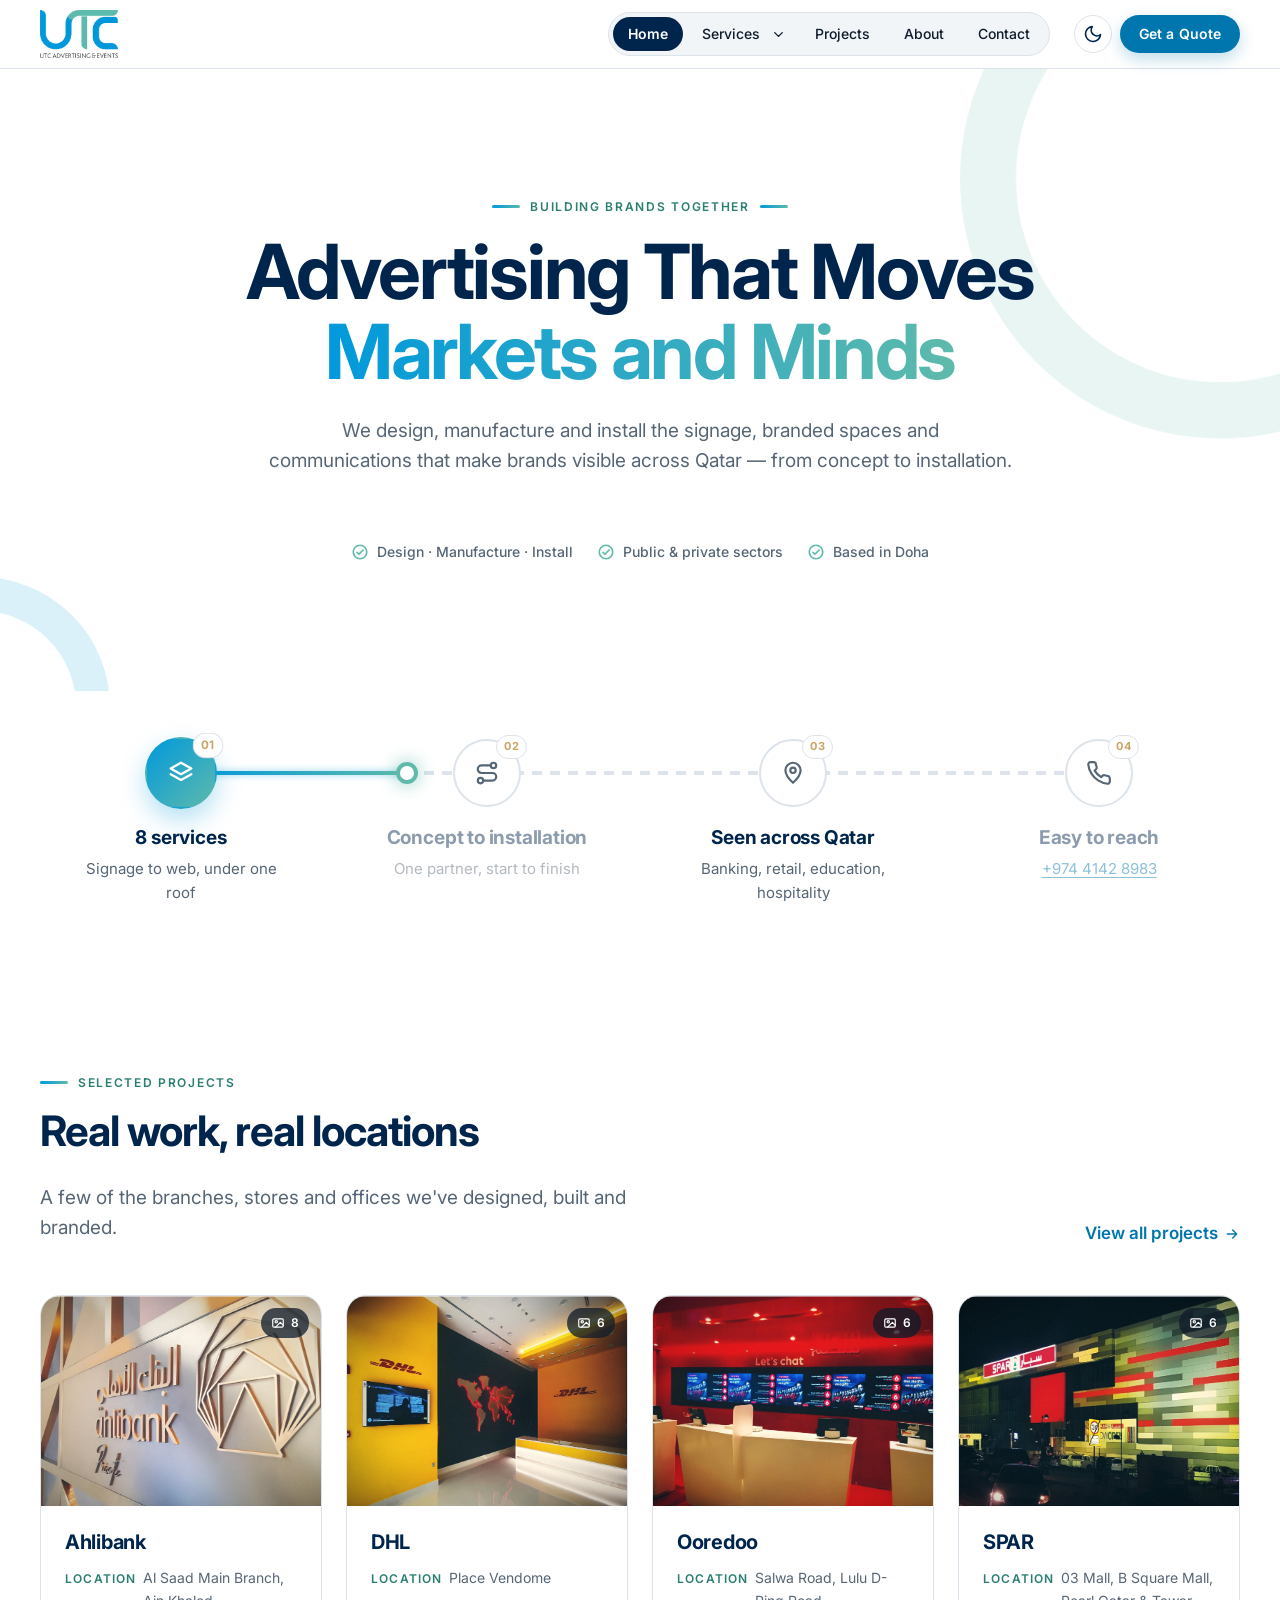
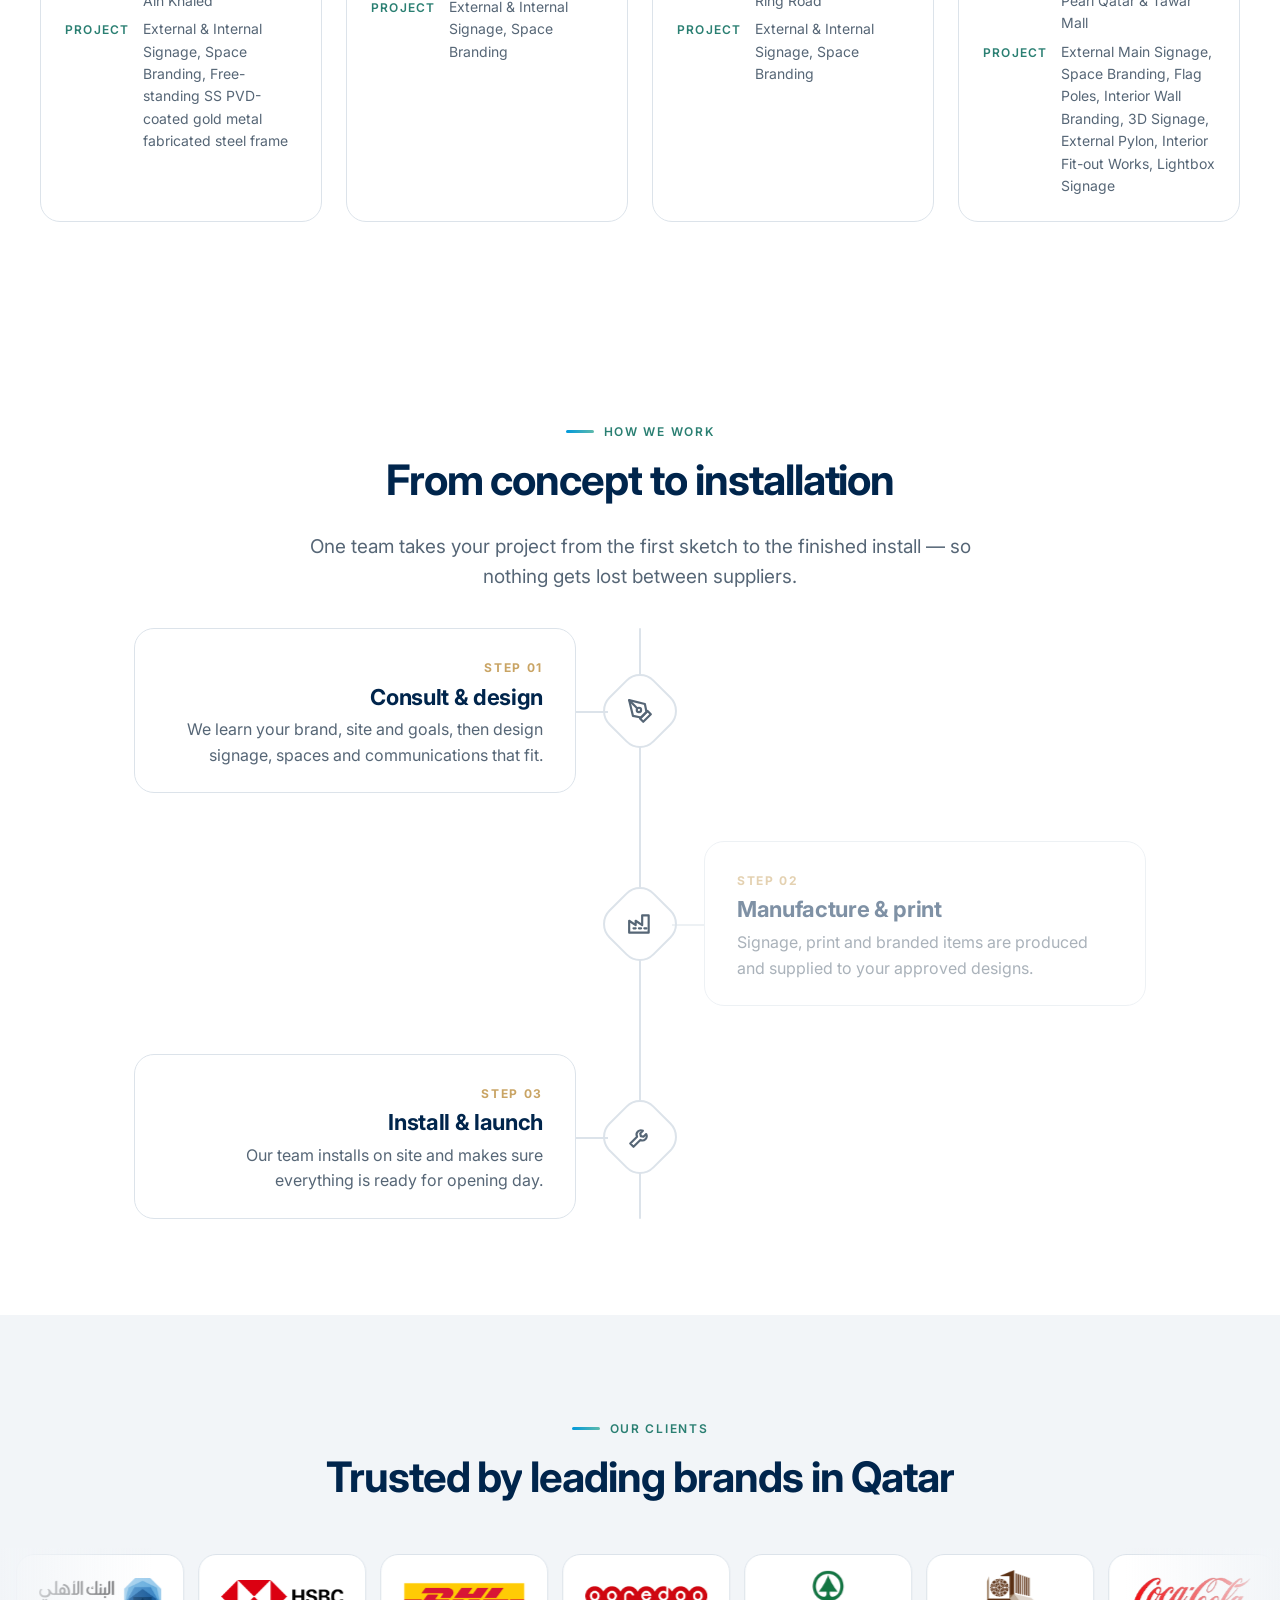
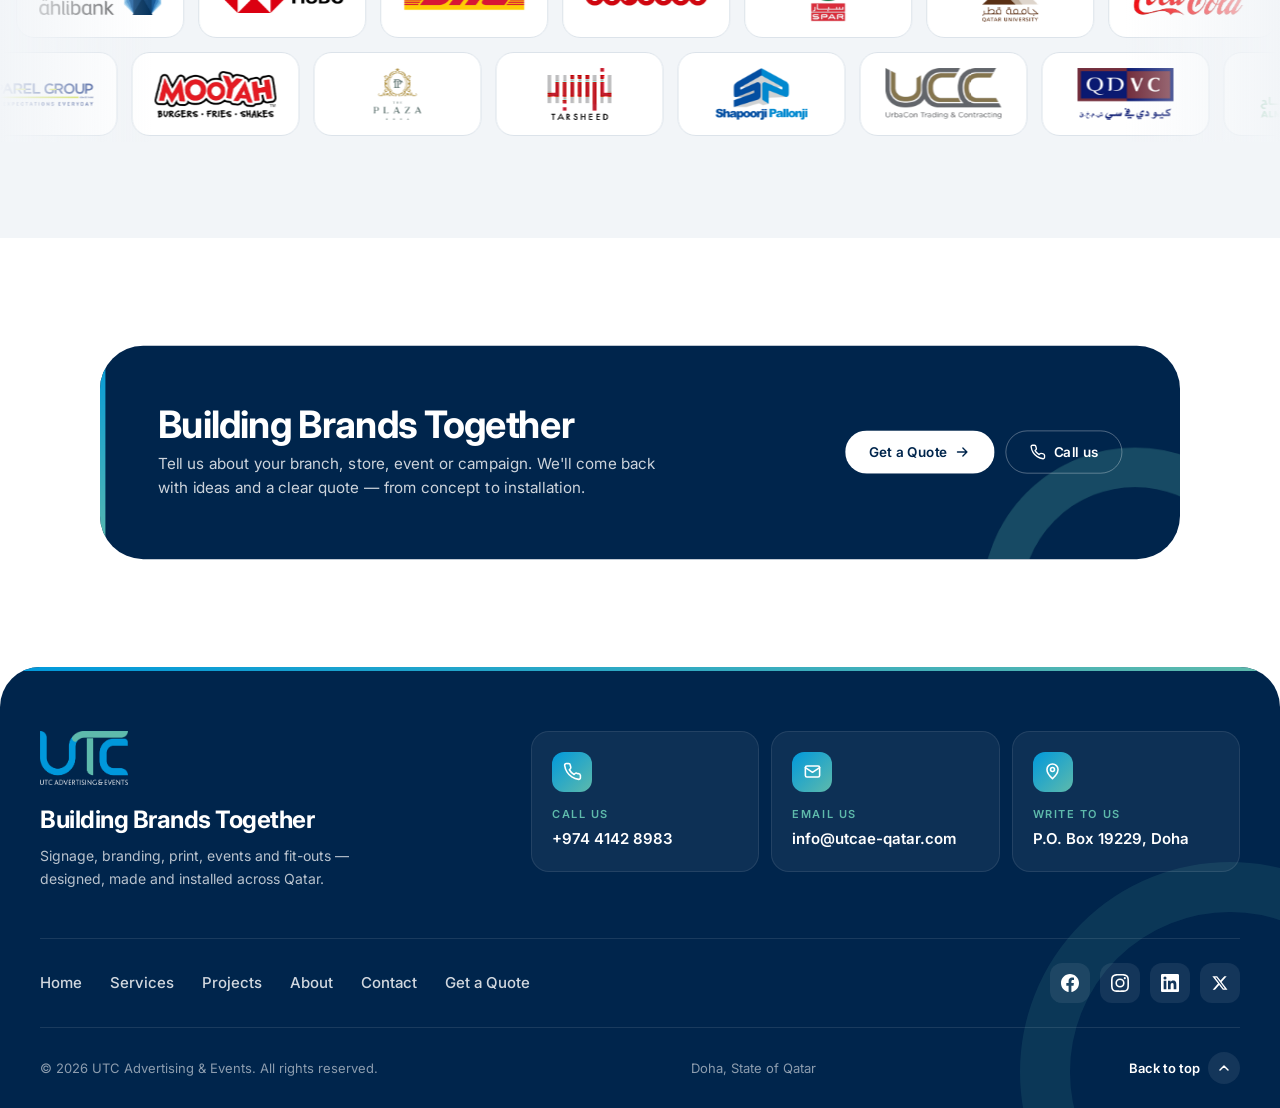
==== index.html @ a05c157c "Rebuild UTC Advertising & Events website from brand proposal Static five-page site (Home, Services, " ====
<!doctype html>
<html lang="en" data-theme="light">
<head>
<meta charset="utf-8">
<meta name="viewport" content="width=device-width, initial-scale=1">
<title>UTC Advertising &amp; Events | Signage, Branding &amp; Events in Qatar</title>
<meta name="description" content="UTC Advertising &amp; Events designs, manufactures and installs signage, branded spaces and communications for organisations across Qatar. Building Brands Together.">
<meta name="theme-color" content="#00254C">
<meta property="og:title" content="UTC Advertising &amp; Events | Signage, Branding &amp; Events in Qatar">
<meta property="og:description" content="UTC Advertising &amp; Events designs, manufactures and installs signage, branded spaces and communications for organisations across Qatar. Building Brands Together.">
<meta property="og:type" content="website">
<meta property="og:image" content="assets/img/projects/ahlibank5.jpg">
<link rel="icon" type="image/png" href="assets/img/favicon.png">
<link rel="preconnect" href="https://fonts.googleapis.com">
<link rel="preconnect" href="https://fonts.gstatic.com" crossorigin>
<link href="https://fonts.googleapis.com/css2?family=Inter:opsz,wght@14..32,400..700&display=swap" rel="stylesheet">
<link rel="stylesheet" href="assets/css/styles.css">
<script>(function(d){d.classList.add("js");if(!("CSSViewTransitionRule" in window))d.classList.add("no-vt");try{var t=localStorage.getItem("utc-theme");if(t)d.setAttribute("data-theme",t)}catch(e){}})(document.documentElement)</script>
</head>
<body>
<a class="skip-link" href="#main">Skip to content</a>
<header class="site-header">
  <div class="container header-inner">
    <a class="brand" href="index.html" aria-label="UTC Advertising &amp; Events — home">
      <img class="logo-light" src="assets/img/utc-logo.png" alt="UTC Advertising &amp; Events" width="900" height="554">
      <img class="logo-dark" src="assets/img/utc-logo-white.png" alt="UTC Advertising &amp; Events" width="900" height="554">
    </a>
    <nav class="nav" id="site-nav" aria-label="Main">
      <ul class="nav-pill">
        <li><a href="index.html" aria-current="page">Home</a></li>
        <li class="has-menu">
          <a href="services.html">Services</a><button class="submenu-toggle" type="button" aria-expanded="false" aria-controls="services-menu" aria-label="Show services"><svg viewBox="0 0 24 24" fill="none" stroke="currentColor" stroke-width="2.2" stroke-linecap="round" stroke-linejoin="round" aria-hidden="true"><path d="M6 9l6 6 6-6"/></svg></button>
          <div class="mega" id="services-menu">
            <ul class="mega-grid">
              <li><a href="services.html#signage"><img src="assets/img/thumbs/ahlibank5.jpg" alt="" width="48" height="48" loading="lazy"><span><b>Signage and Branding</b><small>Bold signage and branding that command attention and build instant recognition.</small></span></a></li>
              <li><a href="services.html#printing"><img src="assets/img/thumbs/qatar-social-work2.jpg" alt="" width="48" height="48" loading="lazy"><span><b>Digital Printing</b><small>High-quality prints with vibrant detail, delivered fast for all your business needs.</small></span></a></li>
              <li><a href="services.html#communications"><img src="assets/img/thumbs/arab2.jpg" alt="" width="48" height="48" loading="lazy"><span><b>Corporate Communications</b><small>Clear, impactful messaging that builds trust and aligns your brand with your audience.</small></span></a></li>
              <li><a href="services.html#events"><img src="assets/img/thumbs/arab3.jpg" alt="" width="48" height="48" loading="lazy"><span><b>Events &amp; Exhibitions</b><small>Immersive event experiences that elevate your brand and engage your target audience.</small></span></a></li>
              <li><a href="services.html#gifts"><img src="assets/img/thumbs/arab7.jpg" alt="" width="48" height="48" loading="lazy"><span><b>Corporate Gift Items</b><small>Customized gifts that strengthen relationships and leave lasting impressions.</small></span></a></li>
              <li><a href="services.html#fitout"><img src="assets/img/thumbs/dhl3.jpg" alt="" width="48" height="48" loading="lazy"><span><b>Interior Fit Outs</b><small>Transform your space into a functional, branded environment that inspires.</small></span></a></li>
              <li><a href="services.html#email"><img src="assets/img/thumbs/ooredoo3.jpg" alt="" width="48" height="48" loading="lazy"><span><b>Email Marketing</b><small>Targeted campaigns that boost engagement, build loyalty, and drive measurable results.</small></span></a></li>
              <li><a href="services.html#web"><img src="assets/img/thumbs/ooredoo1.jpg" alt="" width="48" height="48" loading="lazy"><span><b>Web Design &amp; Development</b><small>Modern, responsive websites built to impress, engage, and convert visitors.</small></span></a></li>
            </ul>
            <a class="mega-all" href="services.html">View all services <svg viewBox="0 0 24 24" fill="none" stroke="currentColor" stroke-width="2" stroke-linecap="round" stroke-linejoin="round" aria-hidden="true"><path d="M5 12h14M13 6l6 6-6 6"/></svg></a>
          </div>
        </li>
        <li><a href="gallery.html">Projects</a></li>
        <li><a href="about.html">About</a></li>
        <li><a href="contact.html">Contact</a></li>
      </ul>
    </nav>
    <div class="header-actions">
      <button class="icon-btn theme-toggle" type="button" aria-label="Switch to dark theme"><svg class="i-moon" viewBox="0 0 24 24" fill="none" stroke="currentColor" stroke-width="2" stroke-linecap="round" stroke-linejoin="round" aria-hidden="true"><path d="M21 12.8A9 9 0 1 1 11.2 3a7 7 0 0 0 9.8 9.8z"/></svg><svg class="i-sun" viewBox="0 0 24 24" fill="none" stroke="currentColor" stroke-width="2" stroke-linecap="round" aria-hidden="true"><circle cx="12" cy="12" r="4"/><path d="M12 2v2M12 20v2M4.9 4.9l1.4 1.4M17.7 17.7l1.4 1.4M2 12h2M20 12h2M4.9 19.1l1.4-1.4M17.7 6.3l1.4-1.4"/></svg></button>
      <a class="btn btn-primary btn-sm btn-quote" href="contact.html#quote">Get a Quote</a>
      <button class="icon-btn nav-toggle" type="button" aria-controls="site-nav" aria-expanded="false" aria-label="Open menu"><svg viewBox="0 0 24 24" fill="none" stroke="currentColor" stroke-width="2" stroke-linecap="round" aria-hidden="true"><path d="M4 7h16M4 12h16M4 17h16"/></svg></button>
    </div>
  </div>
</header>
<div class="scroll-progress" aria-hidden="true"></div>
<main id="main">

<section class="hero">
  <span class="arc arc-1"></span><span class="arc arc-2 arc-blue"></span>
  <div class="container hero-grid hero-center">
    <div class="hero-copy">
      <span class="label">Building Brands Together</span>
      <h1>Advertising That Moves <span class="accent">Markets and Minds</span></h1>
      <p class="lead">We design, manufacture and install the signage, branded spaces and communications that make brands visible across Qatar — from concept to installation.</p>
      <ul class="hero-facts">
        <li><svg viewBox="0 0 24 24" fill="none" stroke="currentColor" stroke-width="2.2" stroke-linecap="round" stroke-linejoin="round" aria-hidden="true"><circle cx="12" cy="12" r="9"/><path d="M8 12.5l2.5 2.5L16 9.5"/></svg> Design · Manufacture · Install</li>
        <li><svg viewBox="0 0 24 24" fill="none" stroke="currentColor" stroke-width="2.2" stroke-linecap="round" stroke-linejoin="round" aria-hidden="true"><circle cx="12" cy="12" r="9"/><path d="M8 12.5l2.5 2.5L16 9.5"/></svg> Public &amp; private sectors</li>
        <li><svg viewBox="0 0 24 24" fill="none" stroke="currentColor" stroke-width="2.2" stroke-linecap="round" stroke-linejoin="round" aria-hidden="true"><circle cx="12" cy="12" r="9"/><path d="M8 12.5l2.5 2.5L16 9.5"/></svg> Based in Doha</li>
      </ul>
    </div>
  </div>
</section>

<section class="roadmap" aria-label="Why UTC">
  <div class="container">
    <div class="road-wrap">
      <div class="road-line" aria-hidden="true"><span class="road-fill"></span></div>
      <ol class="road">
        <li class="road-step" style="--i:0">
          <span class="road-node"><svg viewBox="0 0 24 24" fill="none" stroke="currentColor" stroke-width="2" stroke-linecap="round" stroke-linejoin="round" aria-hidden="true"><path d="M12 3l9 5-9 5-9-5 9-5z"/><path d="M3 13l9 5 9-5"/></svg><em>01</em></span>
          <div class="road-copy"><strong>8 services</strong><span>Signage to web, under one roof</span></div>
        </li>
        <li class="road-step" style="--i:1">
          <span class="road-node"><svg viewBox="0 0 24 24" fill="none" stroke="currentColor" stroke-width="2" stroke-linecap="round" stroke-linejoin="round" aria-hidden="true"><circle cx="6" cy="19" r="2.5"/><circle cx="18" cy="5" r="2.5"/><path d="M8.5 19H17a3.5 3.5 0 0 0 0-7H7a3.5 3.5 0 0 1 0-7h8.5"/></svg><em>02</em></span>
          <div class="road-copy"><strong>Concept to installation</strong><span>One partner, start to finish</span></div>
        </li>
        <li class="road-step" style="--i:2">
          <span class="road-node"><svg viewBox="0 0 24 24" fill="none" stroke="currentColor" stroke-width="2" stroke-linecap="round" stroke-linejoin="round" aria-hidden="true"><path d="M12 21s-7-6.2-7-11.5A7 7 0 0 1 19 9.5C19 14.8 12 21 12 21z"/><circle cx="12" cy="9.5" r="2.5"/></svg><em>03</em></span>
          <div class="road-copy"><strong>Seen across Qatar</strong><span>Banking, retail, education, hospitality</span></div>
        </li>
        <li class="road-step" style="--i:3">
          <span class="road-node"><svg viewBox="0 0 24 24" fill="none" stroke="currentColor" stroke-width="2" stroke-linecap="round" stroke-linejoin="round" aria-hidden="true"><path d="M22 16.9v3a2 2 0 0 1-2.2 2 19.8 19.8 0 0 1-8.6-3.1 19.5 19.5 0 0 1-6-6A19.8 19.8 0 0 1 2.1 4.2 2 2 0 0 1 4.1 2h3a2 2 0 0 1 2 1.7c.1.9.4 1.8.7 2.7a2 2 0 0 1-.5 2.1L8 9.8a16 16 0 0 0 6 6l1.3-1.3a2 2 0 0 1 2.1-.4c.9.3 1.8.6 2.7.7a2 2 0 0 1 1.7 2z"/></svg><em>04</em></span>
          <div class="road-copy"><strong>Easy to reach</strong><span><a href="tel:+97441428983">+974 4142 8983</a></span></div>
        </li>
      </ol>
    </div>
  </div>
</section>

<section class="section">
  <div class="container">
    <div class="section-head split">
      <div>
        <span class="label">Selected projects</span>
        <h2>Real work, real locations</h2>
        <p class="lead">A few of the branches, stores and offices we've designed, built and branded.</p>
      </div>
      <a class="text-link" href="gallery.html">View all projects <svg viewBox="0 0 24 24" fill="none" stroke="currentColor" stroke-width="2" stroke-linecap="round" stroke-linejoin="round" aria-hidden="true"><path d="M5 12h14M13 6l6 6-6 6"/></svg></a>
    </div>
    <div class="grid grid-4">
    <button class="card project-card reveal" type="button" data-cat="signage branding" data-title="Ahlibank" data-images="assets/img/projects/ahlibank5.jpg,assets/img/projects/ahlibank1.jpg,assets/img/projects/ahlibank7.jpg,assets/img/projects/ahlibank4.jpg,assets/img/projects/ahlibank2.jpg,assets/img/projects/ahlibank6.jpg,assets/img/projects/ahlibank3.jpg,assets/img/projects/ahlibank8.jpg" aria-label="View 8 photos of the Ahlibank project">
      <div class="card-media"><img src="assets/img/projects/ahlibank5.jpg" alt="Ahlibank project by UTC" loading="lazy"><span class="count"><svg viewBox="0 0 24 24" fill="none" stroke="currentColor" stroke-width="2" stroke-linecap="round" stroke-linejoin="round" aria-hidden="true"><rect x="3" y="5" width="18" height="14" rx="2"/><circle cx="9" cy="10" r="2"/><path d="M21 16l-5-5-8 8"/></svg> 8</span></div>
      <div class="card-body">
        <h3>Ahlibank</h3>
        <dl class="meta">
          <div><dt>Location</dt><dd>Al Saad Main Branch, Ain Khaled</dd></div>
          <div><dt>Project</dt><dd>External &amp; Internal Signage, Space Branding, Free-standing SS PVD-coated gold metal fabricated steel frame</dd></div>
        </dl>
      </div>
    </button>
    <button class="card project-card reveal" type="button" data-cat="signage branding" data-title="DHL" data-images="assets/img/projects/dhl6.jpg,assets/img/projects/dhl3.jpg,assets/img/projects/dhl5.jpg,assets/img/projects/dhl1.jpg,assets/img/projects/dhl4.jpg,assets/img/projects/dhl2.jpg" aria-label="View 6 photos of the DHL project">
      <div class="card-media"><img src="assets/img/projects/dhl6.jpg" alt="DHL project by UTC" loading="lazy"><span class="count"><svg viewBox="0 0 24 24" fill="none" stroke="currentColor" stroke-width="2" stroke-linecap="round" stroke-linejoin="round" aria-hidden="true"><rect x="3" y="5" width="18" height="14" rx="2"/><circle cx="9" cy="10" r="2"/><path d="M21 16l-5-5-8 8"/></svg> 6</span></div>
      <div class="card-body">
        <h3>DHL</h3>
        <dl class="meta">
          <div><dt>Location</dt><dd>Place Vendome</dd></div>
          <div><dt>Project</dt><dd>External &amp; Internal Signage, Space Branding</dd></div>
        </dl>
      </div>
    </button>
    <button class="card project-card reveal" type="button" data-cat="signage branding" data-title="Ooredoo" data-images="assets/img/projects/ooredoo1.jpg,assets/img/projects/ooredoo5.jpg,assets/img/projects/ooredoo4.jpg,assets/img/projects/ooredoo3.jpg,assets/img/projects/ooredoo6.jpg,assets/img/projects/ooredoo2.jpg" aria-label="View 6 photos of the Ooredoo project">
      <div class="card-media"><img src="assets/img/projects/ooredoo1.jpg" alt="Ooredoo project by UTC" loading="lazy"><span class="count"><svg viewBox="0 0 24 24" fill="none" stroke="currentColor" stroke-width="2" stroke-linecap="round" stroke-linejoin="round" aria-hidden="true"><rect x="3" y="5" width="18" height="14" rx="2"/><circle cx="9" cy="10" r="2"/><path d="M21 16l-5-5-8 8"/></svg> 6</span></div>
      <div class="card-body">
        <h3>Ooredoo</h3>
        <dl class="meta">
          <div><dt>Location</dt><dd>Salwa Road, Lulu D-Ring Road</dd></div>
          <div><dt>Project</dt><dd>External &amp; Internal Signage, Space Branding</dd></div>
        </dl>
      </div>
    </button>
    <button class="card project-card reveal" type="button" data-cat="signage branding fitout" data-title="SPAR" data-images="assets/img/projects/spar1.jpg,assets/img/projects/spar2.jpg,assets/img/projects/spar3.jpg,assets/img/projects/spar5.jpg,assets/img/projects/spar4.jpg,assets/img/projects/spar6.jpg" aria-label="View 6 photos of the SPAR project">
      <div class="card-media"><img src="assets/img/projects/spar1.jpg" alt="SPAR project by UTC" loading="lazy"><span class="count"><svg viewBox="0 0 24 24" fill="none" stroke="currentColor" stroke-width="2" stroke-linecap="round" stroke-linejoin="round" aria-hidden="true"><rect x="3" y="5" width="18" height="14" rx="2"/><circle cx="9" cy="10" r="2"/><path d="M21 16l-5-5-8 8"/></svg> 6</span></div>
      <div class="card-body">
        <h3>SPAR</h3>
        <dl class="meta">
          <div><dt>Location</dt><dd>03 Mall, B Square Mall, Pearl Qatar &amp; Tawar Mall</dd></div>
          <div><dt>Project</dt><dd>External Main Signage, Space Branding, Flag Poles, Interior Wall Branding, 3D Signage, External Pylon, Interior Fit-out Works, Lightbox Signage</dd></div>
        </dl>
      </div>
    </button>
    </div>
  </div>
</section>

<section class="section">
  <div class="container">
    <div class="section-head center">
      <span class="label">How we work</span>
      <h2>From concept to installation</h2>
      <p class="lead">One team takes your project from the first sketch to the finished install — so nothing gets lost between suppliers.</p>
    </div>
    <div class="process">
      <div class="process-spine" aria-hidden="true"><span class="process-fill"></span></div>
      <ol class="process-list">
        <li class="process-item">
          <div class="process-marker"><span class="process-icon"><svg viewBox="0 0 24 24" fill="none" stroke="currentColor" stroke-width="2" stroke-linecap="round" stroke-linejoin="round" aria-hidden="true"><path d="M12 19l7-7 3 3-7 7-3-3z"/><path d="M18 13l-1.5-7.5L2 2l3.5 14.5L13 18l5-5z"/><path d="M2 2l7.6 7.6"/><circle cx="11" cy="11" r="2"/></svg></span></div>
          <div class="process-card">
            <span class="process-step">Step 01</span>
            <h3>Consult &amp; design</h3>
            <p>We learn your brand, site and goals, then design signage, spaces and communications that fit.</p>
          </div>
        </li>
        <li class="process-item">
          <div class="process-marker"><span class="process-icon"><svg viewBox="0 0 24 24" fill="none" stroke="currentColor" stroke-width="2" stroke-linecap="round" stroke-linejoin="round" aria-hidden="true"><path d="M2 20V9l6 4V9l6 4V4h6v16H2z"/><path d="M6 16h2M11 16h2M16 16h2"/></svg></span></div>
          <div class="process-card">
            <span class="process-step">Step 02</span>
            <h3>Manufacture &amp; print</h3>
            <p>Signage, print and branded items are produced and supplied to your approved designs.</p>
          </div>
        </li>
        <li class="process-item">
          <div class="process-marker"><span class="process-icon"><svg viewBox="0 0 24 24" fill="none" stroke="currentColor" stroke-width="2" stroke-linecap="round" stroke-linejoin="round" aria-hidden="true"><path d="M14.7 6.3a4 4 0 0 0-5.4 5.4L3 18l3 3 6.3-6.3a4 4 0 0 0 5.4-5.4l-2.5 2.5-2.4-.6-.6-2.4 2.5-2.5z"/></svg></span></div>
          <div class="process-card">
            <span class="process-step">Step 03</span>
            <h3>Install &amp; launch</h3>
            <p>Our team installs on site and makes sure everything is ready for opening day.</p>
          </div>
        </li>
      </ol>
    </div>
  </div>
</section>

<section class="section section-alt">
  <div class="container">
    <div class="section-head center">
      <span class="label">Our clients</span>
      <h2>Trusted by leading brands in Qatar</h2>
    </div>
  </div>
  <div class="marquee" aria-label="Client list">
    <div class="marquee-row" data-dir="1"><ul class="marquee-track logos"><li><img src="assets/img/clients/ahlibank-doha.png" alt="Ahlibank" decoding="async"></li><li><img src="assets/img/clients/hsbc.png" alt="HSBC" decoding="async"></li><li><img src="assets/img/clients/dhl-emblem.png" alt="DHL" decoding="async"></li><li><img src="assets/img/clients/ooredoo.png" alt="Ooredoo" decoding="async"></li><li><img src="assets/img/clients/spar-qatar.png" alt="SPAR" decoding="async"></li><li><img src="assets/img/clients/qatar-university.png" alt="Qatar University" decoding="async"></li><li><img src="assets/img/clients/coca-cola.png" alt="Coca-Cola" decoding="async"></li><li><img src="assets/img/clients/oryx-qatar.png" alt="Oryx GTL" decoding="async"></li><li><img src="assets/img/clients/arab-international-academy.png" alt="Arab International Academy" decoding="async"></li><li><img src="assets/img/clients/waldorf-astoria.png" alt="Waldorf Astoria" decoding="async"></li><li><img src="assets/img/clients/pullman-hotel-qatar.png" alt="Pullman" decoding="async"></li><li><img src="assets/img/clients/premier-inn.png" alt="Premier Inn" decoding="async"></li><li><img src="assets/img/clients/golden-tulip.png" alt="Golden Tulip" decoding="async"></li><li><img src="assets/img/clients/shell.png" alt="Shell" decoding="async"></li><li><img src="assets/img/clients/vodafone.png" alt="Vodafone" decoding="async"></li><li><img src="assets/img/clients/travelex.png" alt="Travelex" decoding="async"></li><li><img src="assets/img/clients/tim-hortons.png" alt="Tim Hortons" decoding="async"></li><li><img src="assets/img/clients/subway.png" alt="Subway" decoding="async"></li><li><img src="assets/img/clients/caribou-coffee.png" alt="Caribou Coffee" decoding="async"></li><li><img src="assets/img/clients/udc.png" alt="United Development Company" decoding="async"></li><li><img src="assets/img/clients/al-ali-hospital.png" alt="Al-Ahli Hospital" decoding="async"></li><li><img src="assets/img/clients/qatar-petroleum.png" alt="Qatar Petroleum" decoding="async"></li><li><img src="assets/img/clients/ahlibank-doha.png" alt="Ahlibank" decoding="async"></li><li><img src="assets/img/clients/hsbc.png" alt="HSBC" decoding="async"></li><li><img src="assets/img/clients/dhl-emblem.png" alt="DHL" decoding="async"></li><li><img src="assets/img/clients/ooredoo.png" alt="Ooredoo" decoding="async"></li><li><img src="assets/img/clients/spar-qatar.png" alt="SPAR" decoding="async"></li><li><img src="assets/img/clients/qatar-university.png" alt="Qatar University" decoding="async"></li><li><img src="assets/img/clients/coca-cola.png" alt="Coca-Cola" decoding="async"></li><li><img src="assets/img/clients/oryx-qatar.png" alt="Oryx GTL" decoding="async"></li><li><img src="assets/img/clients/arab-international-academy.png" alt="Arab International Academy" decoding="async"></li><li><img src="assets/img/clients/waldorf-astoria.png" alt="Waldorf Astoria" decoding="async"></li><li><img src="assets/img/clients/pullman-hotel-qatar.png" alt="Pullman" decoding="async"></li><li><img src="assets/img/clients/premier-inn.png" alt="Premier Inn" decoding="async"></li><li><img src="assets/img/clients/golden-tulip.png" alt="Golden Tulip" decoding="async"></li><li><img src="assets/img/clients/shell.png" alt="Shell" decoding="async"></li><li><img src="assets/img/clients/vodafone.png" alt="Vodafone" decoding="async"></li><li><img src="assets/img/clients/travelex.png" alt="Travelex" decoding="async"></li><li><img src="assets/img/clients/tim-hortons.png" alt="Tim Hortons" decoding="async"></li><li><img src="assets/img/clients/subway.png" alt="Subway" decoding="async"></li><li><img src="assets/img/clients/caribou-coffee.png" alt="Caribou Coffee" decoding="async"></li><li><img src="assets/img/clients/udc.png" alt="United Development Company" decoding="async"></li><li><img src="assets/img/clients/al-ali-hospital.png" alt="Al-Ahli Hospital" decoding="async"></li><li><img src="assets/img/clients/qatar-petroleum.png" alt="Qatar Petroleum" decoding="async"></li></ul></div>
    <div class="marquee-row" data-dir="-1"><ul class="marquee-track logos reverse"><li><img src="assets/img/clients/apparel-group.png" alt="Apparel Group" decoding="async"></li><li><img src="assets/img/clients/mooyah-burgers.png" alt="Mooyah" decoding="async"></li><li><img src="assets/img/clients/the-plaza-doha.png" alt="The Plaza Doha" decoding="async"></li><li><img src="assets/img/clients/tarsheed.png" alt="Tarsheed" decoding="async"></li><li><img src="assets/img/clients/shapoorji-pallonji-group.png" alt="Shapoorji Pallonji" decoding="async"></li><li><img src="assets/img/clients/urbacon-trading.png" alt="UrbaCon Trading &amp; Contracting" decoding="async"></li><li><img src="assets/img/clients/qdvc.png" alt="QDVC" decoding="async"></li><li><img src="assets/img/clients/almuftah-group.png" alt="Almuftah Group" decoding="async"></li><li><img src="assets/img/clients/al-majed-group-holding.png" alt="Al Majed Group Holding" decoding="async"></li><li><img src="assets/img/clients/the-diplomatic-club.png" alt="The Diplomatic Club" decoding="async"></li><li><img src="assets/img/clients/la-cigale.png" alt="La Cigale" decoding="async"></li><li><img src="assets/img/clients/waseef.png" alt="Waseef" decoding="async"></li><li><img src="assets/img/clients/hospitality-development-company.png" alt="Hospitality Development Company" decoding="async"></li><li><img src="assets/img/clients/rajagiri-public-school.png" alt="Rajagiri Public School" decoding="async"></li><li><img src="assets/img/clients/the-grand-lux.png" alt="The Grand Lux" decoding="async"></li><li><img src="assets/img/clients/gulf-contracting.png" alt="Gulf Contracting" decoding="async"></li><li><img src="assets/img/clients/china-railway.png" alt="China Railway" decoding="async"></li><li><img src="assets/img/clients/al-rayyan.png" alt="Al Rayyan Projects Management" decoding="async"></li><li><img src="assets/img/clients/samrya-qatar.png" alt="Samrya" decoding="async"></li><li><img src="assets/img/clients/contraco.png" alt="Contraco" decoding="async"></li><li><img src="assets/img/clients/cundall.png" alt="Cundall" decoding="async"></li><li><img src="assets/img/clients/getp.png" alt="GETP" decoding="async"></li><li><img src="assets/img/clients/apparel-group.png" alt="Apparel Group" decoding="async"></li><li><img src="assets/img/clients/mooyah-burgers.png" alt="Mooyah" decoding="async"></li><li><img src="assets/img/clients/the-plaza-doha.png" alt="The Plaza Doha" decoding="async"></li><li><img src="assets/img/clients/tarsheed.png" alt="Tarsheed" decoding="async"></li><li><img src="assets/img/clients/shapoorji-pallonji-group.png" alt="Shapoorji Pallonji" decoding="async"></li><li><img src="assets/img/clients/urbacon-trading.png" alt="UrbaCon Trading &amp; Contracting" decoding="async"></li><li><img src="assets/img/clients/qdvc.png" alt="QDVC" decoding="async"></li><li><img src="assets/img/clients/almuftah-group.png" alt="Almuftah Group" decoding="async"></li><li><img src="assets/img/clients/al-majed-group-holding.png" alt="Al Majed Group Holding" decoding="async"></li><li><img src="assets/img/clients/the-diplomatic-club.png" alt="The Diplomatic Club" decoding="async"></li><li><img src="assets/img/clients/la-cigale.png" alt="La Cigale" decoding="async"></li><li><img src="assets/img/clients/waseef.png" alt="Waseef" decoding="async"></li><li><img src="assets/img/clients/hospitality-development-company.png" alt="Hospitality Development Company" decoding="async"></li><li><img src="assets/img/clients/rajagiri-public-school.png" alt="Rajagiri Public School" decoding="async"></li><li><img src="assets/img/clients/the-grand-lux.png" alt="The Grand Lux" decoding="async"></li><li><img src="assets/img/clients/gulf-contracting.png" alt="Gulf Contracting" decoding="async"></li><li><img src="assets/img/clients/china-railway.png" alt="China Railway" decoding="async"></li><li><img src="assets/img/clients/al-rayyan.png" alt="Al Rayyan Projects Management" decoding="async"></li><li><img src="assets/img/clients/samrya-qatar.png" alt="Samrya" decoding="async"></li><li><img src="assets/img/clients/contraco.png" alt="Contraco" decoding="async"></li><li><img src="assets/img/clients/cundall.png" alt="Cundall" decoding="async"></li><li><img src="assets/img/clients/getp.png" alt="GETP" decoding="async"></li></ul></div>
  </div>
</section>

<section class="section">
  <div class="container">
    <div class="cta-band reveal">
      <span class="arc"></span>
      <div>
        <h2>Building Brands Together</h2>
        <p>Tell us about your branch, store, event or campaign. We'll come back with ideas and a clear quote — from concept to installation.</p>
      </div>
      <div class="btn-row">
        <a class="btn btn-white" href="contact.html#quote">Get a Quote <svg viewBox="0 0 24 24" fill="none" stroke="currentColor" stroke-width="2" stroke-linecap="round" stroke-linejoin="round" aria-hidden="true"><path d="M5 12h14M13 6l6 6-6 6"/></svg></a>
        <a class="btn btn-ghost-white" href="tel:+97441428983"><svg viewBox="0 0 24 24" fill="none" stroke="currentColor" stroke-width="2" stroke-linecap="round" stroke-linejoin="round" aria-hidden="true"><path d="M22 16.9v3a2 2 0 0 1-2.2 2 19.8 19.8 0 0 1-8.6-3.1 19.5 19.5 0 0 1-6-6A19.8 19.8 0 0 1 2.1 4.2 2 2 0 0 1 4.1 2h3a2 2 0 0 1 2 1.7c.1.9.4 1.8.7 2.7a2 2 0 0 1-.5 2.1L8 9.8a16 16 0 0 0 6 6l1.3-1.3a2 2 0 0 1 2.1-.4c.9.3 1.8.6 2.7.7a2 2 0 0 1 1.7 2z"/></svg> Call us</a>
      </div>
    </div>
  </div>
</section>
</main>
<footer class="site-footer">
  <span class="arc"></span>
  <div class="container">
    <div class="footer-top">
      <div class="footer-intro">
        <a class="footer-logo" href="index.html" aria-label="UTC Advertising &amp; Events — home"><img src="assets/img/utc-logo-white.png" alt="UTC Advertising &amp; Events" width="900" height="554" loading="lazy"></a>
        <p class="footer-title">Building Brands Together</p>
        <p class="footer-blurb">Signage, branding, print, events and fit-outs — designed, made and installed across Qatar.</p>
      </div>
      <div class="footer-cards">
        <a class="f-card" href="tel:+97441428983"><span class="f-icon"><svg viewBox="0 0 24 24" fill="none" stroke="currentColor" stroke-width="2" stroke-linecap="round" stroke-linejoin="round" aria-hidden="true"><path d="M22 16.9v3a2 2 0 0 1-2.2 2 19.8 19.8 0 0 1-8.6-3.1 19.5 19.5 0 0 1-6-6A19.8 19.8 0 0 1 2.1 4.2 2 2 0 0 1 4.1 2h3a2 2 0 0 1 2 1.7c.1.9.4 1.8.7 2.7a2 2 0 0 1-.5 2.1L8 9.8a16 16 0 0 0 6 6l1.3-1.3a2 2 0 0 1 2.1-.4c.9.3 1.8.6 2.7.7a2 2 0 0 1 1.7 2z"/></svg></span><span><small>Call us</small><strong>+974 4142 8983</strong></span></a>
        <a class="f-card" href="mailto:info@utcae-qatar.com"><span class="f-icon"><svg viewBox="0 0 24 24" fill="none" stroke="currentColor" stroke-width="2" stroke-linecap="round" stroke-linejoin="round" aria-hidden="true"><rect x="3" y="5" width="18" height="14" rx="2"/><path d="M3 7l9 6 9-6"/></svg></span><span><small>Email us</small><strong>info@utcae-qatar.com</strong></span></a>
        <div class="f-card"><span class="f-icon"><svg viewBox="0 0 24 24" fill="none" stroke="currentColor" stroke-width="2" stroke-linecap="round" stroke-linejoin="round" aria-hidden="true"><path d="M12 21s-7-6.2-7-11.5A7 7 0 0 1 19 9.5C19 14.8 12 21 12 21z"/><circle cx="12" cy="9.5" r="2.5"/></svg></span><span><small>Write to us</small><strong>P.O. Box 19229, Doha</strong></span></div>
      </div>
    </div>
    <div class="footer-mid">
      <nav class="footer-nav" aria-label="Footer">
        <a href="index.html">Home</a>
        <a href="services.html">Services</a>
        <a href="gallery.html">Projects</a>
        <a href="about.html">About</a>
        <a href="contact.html">Contact</a>
        <a href="contact.html#quote">Get a Quote</a>
      </nav>
      <div class="socials">
        <!-- TODO: replace with UTC's official profile URLs -->
        <a class="s-fb" href="https://www.facebook.com/" aria-label="Facebook" rel="noopener" target="_blank"><svg viewBox="0 0 24 24" fill="currentColor" aria-hidden="true"><path d="M24 12.07C24 5.41 18.63 0 12 0S0 5.4 0 12.07C0 18.1 4.39 23.1 10.13 24v-8.44H7.08v-3.49h3.04V9.41c0-3.02 1.8-4.7 4.54-4.7 1.31 0 2.68.24 2.68.24v2.97h-1.5c-1.5 0-1.96.93-1.96 1.89v2.26h3.32l-.53 3.5h-2.8V24C19.62 23.1 24 18.1 24 12.07"/></svg></a>
        <a class="s-ig" href="https://www.instagram.com/" aria-label="Instagram" rel="noopener" target="_blank"><svg viewBox="0 0 24 24" fill="currentColor" aria-hidden="true"><path d="M12 2.16c3.2 0 3.58.01 4.85.07 3.25.15 4.77 1.69 4.92 4.92.06 1.27.07 1.65.07 4.85s-.01 3.58-.07 4.85c-.15 3.23-1.66 4.77-4.92 4.92-1.27.06-1.64.07-4.85.07s-3.58-.01-4.85-.07c-3.26-.15-4.77-1.7-4.92-4.92C2.17 15.58 2.16 15.2 2.16 12s.01-3.58.07-4.85C2.38 3.92 3.9 2.38 7.15 2.23 8.42 2.17 8.8 2.16 12 2.16zM12 0C8.74 0 8.33.01 7.05.07 2.7.27.27 2.69.07 7.05.01 8.33 0 8.74 0 12s.01 3.67.07 4.95c.2 4.36 2.62 6.78 6.98 6.98C8.33 23.99 8.74 24 12 24s3.67-.01 4.95-.07c4.35-.2 6.78-2.62 6.98-6.98.06-1.28.07-1.69.07-4.95s-.01-3.67-.07-4.95C23.73 2.7 21.31.27 16.95.07 15.67.01 15.26 0 12 0zm0 5.84a6.16 6.16 0 1 0 0 12.32 6.16 6.16 0 0 0 0-12.32zM12 16a4 4 0 1 1 0-8 4 4 0 0 1 0 8zm6.4-11.85a1.44 1.44 0 1 0 0 2.88 1.44 1.44 0 0 0 0-2.88z"/></svg></a>
        <a class="s-li" href="https://www.linkedin.com/" aria-label="LinkedIn" rel="noopener" target="_blank"><svg viewBox="0 0 24 24" fill="currentColor" aria-hidden="true"><path d="M20.45 20.45h-3.56v-5.57c0-1.33-.02-3.04-1.85-3.04-1.85 0-2.14 1.45-2.14 2.94v5.67H9.35V9h3.41v1.56h.05c.48-.9 1.64-1.85 3.37-1.85 3.6 0 4.27 2.37 4.27 5.46v6.28zM5.34 7.43a2.06 2.06 0 1 1 0-4.12 2.06 2.06 0 0 1 0 4.12zM7.12 20.45H3.56V9h3.56v11.45zM22.22 0H1.77C.79 0 0 .77 0 1.73v20.54C0 23.23.79 24 1.77 24h20.45c.98 0 1.78-.77 1.78-1.73V1.73C24 .77 23.2 0 22.22 0z"/></svg></a>
        <a class="s-x" href="https://twitter.com/" aria-label="X" rel="noopener" target="_blank"><svg viewBox="0 0 24 24" fill="currentColor" aria-hidden="true"><path d="M17.8 3h3.1l-6.8 7.7L22 21h-6.2l-4.9-6.3L5.3 21H2.2l7.2-8.3L1.8 3h6.4l4.4 5.8L17.8 3zm-1.1 16.2h1.7L7.3 4.7H5.5l11.2 14.5z"/></svg></a>
      </div>
    </div>
    <div class="footer-bottom">
      <span>&copy; <span data-year>2026</span> UTC Advertising &amp; Events. All rights reserved.</span>
      <span class="footer-loc">Doha, State of Qatar</span>
      <a class="to-top" href="#main" aria-label="Back to top">Back to top <span><svg viewBox="0 0 24 24" fill="none" stroke="currentColor" stroke-width="2.2" stroke-linecap="round" stroke-linejoin="round" aria-hidden="true"><path d="M6 9l6 6 6-6"/></svg></span></a>
    </div>
  </div>
</footer>
<script src="assets/js/main.js" defer></script>
</body>
</html>
---- assets/css/styles.css ----
/* ==========================================================================
   UTC Advertising & Events — design system
   Follows the "Brand Identity & Website Redesign" proposal (Nov 2026):
   Inter only · UTC Blue / Teal / Navy · 8px spacing · pill buttons · arc motif
   ========================================================================== */

:root {
  /* Brand colours (verified) */
  --utc-blue: #0099DC;
  --utc-teal: #5EBAAB;
  --utc-navy: #00254C;

  /* Supporting colours (proposed) */
  --blue-deep: #0076AE;
  --teal-deep: #2A7F72;
  --ink: #0E1B2A;
  --slate: #566676;
  --mist: #F2F5F8;
  --line: #DCE3EA;
  --white: #FFFFFF;
  --brass: #C9A464;

  /* Theme tokens — light (recommended) */
  --bg: var(--white);
  --bg-alt: var(--mist);
  --surface: var(--white);
  --text: var(--ink);
  --text-muted: var(--slate);
  --heading: var(--utc-navy);
  --border: var(--line);
  --link: var(--blue-deep);
  --label: var(--teal-deep);
  --btn-bg: var(--blue-deep);
  --btn-bg-hover: #00618F;
  --btn-text: var(--white);
  --header-bg: rgba(255, 255, 255, 0.92);
  --pill-bg: var(--mist);
  --pill-active-bg: var(--utc-navy);
  --pill-active-text: var(--white);
  --shadow: 0 1px 2px rgba(14, 27, 42, 0.06), 0 8px 24px rgba(14, 27, 42, 0.06);
  --shadow-lg: 0 2px 4px rgba(14, 27, 42, 0.06), 0 24px 48px rgba(14, 27, 42, 0.12);

  /* Gradient line — echoes the two logo colours */
  --brand-line: linear-gradient(90deg, var(--utc-blue), var(--utc-teal));

  /* Spacing scale (8px base) */
  --s-1: 4px; --s-2: 8px; --s-3: 16px; --s-4: 24px; --s-5: 32px;
  --s-6: 48px; --s-7: 64px; --s-8: 96px;

  /* Corners */
  --r-tag: 6px; --r-input: 12px; --r-card: 20px; --r-pill: 999px;

  --container: 1200px;
  --gutter: 24px;
  --section-y: var(--s-8);
  --header-h: 68px;

  --font: "Inter", system-ui, -apple-system, "Segoe UI", Roboto, Arial, sans-serif;
  color-scheme: light;
}

/* Dark theme — the "bolder" alternative using UTC Navy */
:root[data-theme="dark"] {
  --bg: #001A36;
  --bg-alt: var(--utc-navy);
  --surface: #06315E;
  --text: #E7EEF5;
  --text-muted: #A7B8CA;
  --heading: var(--white);
  --border: rgba(255, 255, 255, 0.12);
  --link: #4FC1F0;
  --label: var(--utc-teal);
  --btn-bg: var(--utc-blue);
  --btn-bg-hover: #00AEF8;
  --header-bg: rgba(0, 26, 54, 0.9);
  --pill-bg: rgba(255, 255, 255, 0.06);
  --pill-active-bg: var(--white);
  --pill-active-text: var(--utc-navy);
  --shadow: 0 1px 2px rgba(0, 0, 0, 0.3), 0 8px 24px rgba(0, 0, 0, 0.25);
  --shadow-lg: 0 24px 48px rgba(0, 0, 0, 0.4);
  color-scheme: dark;
}

/* ---------- Base ---------- */
*, *::before, *::after { box-sizing: border-box; }
html { scroll-behavior: smooth; -webkit-text-size-adjust: 100%; }
body {
  margin: 0;
  font-family: var(--font);
  font-optical-sizing: auto;
  font-size: 17px;
  line-height: 1.6;
  color: var(--text);
  background: var(--bg);
  -webkit-font-smoothing: antialiased;
  transition: background-color .25s ease, color .25s ease;
}
img { max-width: 100%; height: auto; display: block; }
a { color: var(--link); text-decoration-thickness: 1px; text-underline-offset: 3px; }
a:hover { text-decoration: none; }
:focus-visible { outline: 3px solid var(--utc-blue); outline-offset: 3px; border-radius: 4px; }
h1, h2, h3, h4 { color: var(--heading); margin: 0 0 var(--s-3); line-height: 1.1; font-weight: 700; }
h1 { font-size: clamp(2.5rem, 5.2vw, 3.75rem); letter-spacing: -0.03em; line-height: 1.05; }
h2 { font-size: clamp(2rem, 3.6vw, 2.625rem); letter-spacing: -0.025em; }
h3 { font-size: 1.5rem; letter-spacing: -0.015em; line-height: 1.25; }
p { margin: 0 0 var(--s-3); }
.lead { font-size: 1.1875rem; color: var(--text-muted); max-width: 62ch; }
.muted { color: var(--text-muted); }
.skip-link { position: absolute; left: -999px; top: 8px; z-index: 100; background: var(--utc-navy); color: #fff; padding: 8px 16px; border-radius: var(--r-pill); }
.skip-link:focus { left: 8px; }
.visually-hidden { position: absolute !important; width: 1px; height: 1px; overflow: hidden; clip: rect(0 0 0 0); white-space: nowrap; }

.container { width: 100%; max-width: calc(var(--container) + var(--gutter) * 2); margin: 0 auto; padding: 0 var(--gutter); }
.section { padding: var(--section-y) 0; position: relative; }
.section-alt { background: var(--bg-alt); }
.section-head { max-width: 720px; margin-bottom: var(--s-6); }
.section-head.center { margin-left: auto; margin-right: auto; text-align: center; }
.section-head.center .lead { margin-left: auto; margin-right: auto; }
.section-head.split { max-width: none; display: flex; align-items: flex-end; justify-content: space-between; gap: var(--s-4); flex-wrap: wrap; }
.section-head.split > div { max-width: 640px; }

/* Section label — SemiBold 12 caps +14% */
.label {
  display: inline-flex; align-items: center; gap: 10px;
  font-size: 12px; font-weight: 600; letter-spacing: .14em; text-transform: uppercase;
  color: var(--label); margin-bottom: var(--s-3);
}
.label::before { content: ""; width: 28px; height: 3px; border-radius: 3px; background: var(--brand-line); }

/* ---------- Buttons ---------- */
.btn {
  display: inline-flex; align-items: center; justify-content: center; gap: 8px;
  min-height: 48px; padding: 0 26px;
  font: 600 15px/1 var(--font); letter-spacing: .005em;
  border-radius: var(--r-pill); border: 1.5px solid transparent;
  text-decoration: none; cursor: pointer; white-space: nowrap;
  transition: background-color .2s, color .2s, border-color .2s, transform .2s, box-shadow .2s;
}
.btn svg { width: 18px; height: 18px; flex: none; }
.btn-primary { background: var(--btn-bg); color: var(--btn-text); box-shadow: 0 6px 16px rgba(0, 118, 174, .25); }
.btn-primary:hover { background: var(--btn-bg-hover); transform: translateY(-1px); }
.btn-outline { background: transparent; color: var(--heading); border-color: var(--border); }
.btn-outline:hover { border-color: var(--heading); }
.btn-white { background: #fff; color: var(--utc-navy); }
.btn-white:hover { background: var(--mist); }
.btn-ghost-white { color: #fff; border-color: rgba(255, 255, 255, .35); }
.btn-ghost-white:hover { border-color: #fff; }
.btn-sm { min-height: 38px; padding: 0 18px; font-size: 14px; }
.btn-row { display: flex; flex-wrap: wrap; gap: 12px; }
.text-link { font-weight: 600; color: var(--link); text-decoration: none; display: inline-flex; align-items: center; gap: 6px; }
.text-link svg { width: 16px; height: 16px; transition: transform .2s; }
.text-link:hover svg { transform: translateX(3px); }

/* ---------- Header & pill menu ---------- */
.site-header {
  position: sticky; top: 0; z-index: 50;
  background: var(--header-bg);
  backdrop-filter: saturate(1.4) blur(12px); -webkit-backdrop-filter: saturate(1.4) blur(12px);
  border-bottom: 1px solid var(--border);
}
.site-header::after { content: ""; position: absolute; left: 0; right: 0; bottom: -1px; height: 2px; background: var(--brand-line); opacity: 0; transition: opacity .3s; }
.site-header.scrolled::after { opacity: 1; }
.header-inner { display: flex; align-items: center; gap: var(--s-4); height: var(--header-h); }
.brand { display: flex; align-items: center; flex: none; }
.brand img { width: 78px; height: auto; }
.logo-dark { display: none !important; }
[data-theme="dark"] .logo-light { display: none !important; }
[data-theme="dark"] .logo-dark { display: block !important; }

.nav { margin-left: auto; }
.nav-pill { display: flex; gap: 4px; list-style: none; margin: 0; padding: 5px; background: var(--pill-bg); border-radius: var(--r-pill); border: 1px solid var(--border); }
.nav-pill a {
  display: flex; align-items: center; min-height: 34px; padding: 0 15px;
  border-radius: var(--r-pill); font-size: 14px; font-weight: 500; color: var(--text); text-decoration: none;
  transition: background-color .2s, color .2s;
}
.nav-pill a:hover { color: var(--heading); background: rgba(0, 153, 220, .1); }
.nav-pill a[aria-current="page"] { background: var(--pill-active-bg); color: var(--pill-active-text); font-weight: 600; }
.header-actions { display: flex; align-items: center; gap: 8px; }
.icon-btn {
  display: inline-grid; place-items: center; width: 38px; height: 38px;
  border-radius: 50%; border: 1px solid var(--border); background: transparent; color: var(--heading); cursor: pointer;
  transition: background-color .2s;
}
.icon-btn:hover { background: var(--pill-bg); }
.icon-btn svg { width: 20px; height: 20px; }
.theme-toggle .i-sun { display: none; }
[data-theme="dark"] .theme-toggle .i-sun { display: block; }
[data-theme="dark"] .theme-toggle .i-moon { display: none; }
.nav-toggle { display: none; }

/* ---------- Arc motif ---------- */
.arc { position: absolute; border-radius: 50%; pointer-events: none; border-style: solid; border-color: var(--utc-teal); opacity: .14; }
.arc-blue { border-color: var(--utc-blue); }

/* ---------- Hero ---------- */
.hero { position: relative; overflow: hidden; padding: var(--s-7) 0 var(--s-8); }
.hero .arc-1 { width: 520px; height: 520px; border-width: 56px; right: -200px; top: -220px; }
.hero .arc-2 { width: 260px; height: 260px; border-width: 34px; left: -150px; bottom: -110px; }
.hero-grid { display: grid; grid-template-columns: 1.05fr 1fr; gap: var(--s-7); align-items: center; position: relative; }
.hero-grid.hero-center { grid-template-columns: 1fr; justify-items: center; text-align: center; padding: var(--s-7) 0 var(--s-5); }
.hero-center .hero-copy { max-width: 880px; display: flex; flex-direction: column; align-items: center; }
.hero-center h1 { font-size: clamp(2.5rem, 6.4vw, 4.75rem); }
.hero-center .lead { margin-left: auto; margin-right: auto; }
.hero-center .btn-row, .hero-center .hero-facts { justify-content: center; }
.hero .label::after { content: ""; width: 28px; height: 3px; border-radius: 3px; background: var(--brand-line); }
.hero:not(:has(.hero-center)) .label::after { display: none; }
.hero h1 { margin-bottom: var(--s-4); }
.hero h1 .accent { background: var(--brand-line); -webkit-background-clip: text; background-clip: text; color: transparent; }
.hero .lead { margin-bottom: var(--s-5); }
.hero-facts { display: flex; flex-wrap: wrap; gap: var(--s-2) var(--s-4); margin: var(--s-5) 0 0; padding: 0; list-style: none; font-size: 14px; color: var(--text-muted); font-weight: 500; }
.hero-facts li { display: inline-flex; align-items: center; gap: 8px; }
.hero-facts svg { width: 18px; height: 18px; color: var(--utc-teal); flex: none; }

.hero-media { position: relative; display: grid; grid-template-columns: 1.2fr 1fr; grid-template-rows: 1fr 1fr; gap: 14px; height: 520px; }
.hero-media figure { margin: 0; position: relative; border-radius: var(--r-card); overflow: hidden; box-shadow: var(--shadow-lg); }
.hero-media figure:first-child { grid-row: span 2; }
.hero-media img { width: 100%; height: 100%; object-fit: cover; }
.hero-media figcaption, .photo-tag {
  position: absolute; left: 12px; bottom: 12px; right: 12px; width: fit-content;
  background: rgba(255, 255, 255, .94); color: var(--ink); font-size: 13px; font-weight: 500;
  padding: 6px 12px; border-radius: var(--r-pill); line-height: 1.3;
}
.hero-media figcaption b, .photo-tag b { font-weight: 600; color: var(--utc-navy); }

/* Page hero (inner pages) */
.page-hero { position: relative; overflow: hidden; background: var(--bg); color: var(--text); padding: var(--s-8) 0 var(--s-7); }
.page-hero h1 { color: var(--heading); max-width: 16ch; }
.page-hero .lead { color: var(--text-muted); }
.page-hero .label { color: var(--label); }
.page-hero .arc-1 { width: 480px; height: 480px; border-width: 56px; right: -140px; top: -180px; opacity: .14; }
.page-hero .arc-2 { width: 220px; height: 220px; border-width: 28px; right: 260px; bottom: -150px; opacity: .14; border-color: var(--utc-blue); }
[data-theme="dark"] .page-hero .arc-1, [data-theme="dark"] .page-hero .arc-2 { opacity: .22; }
.page-hero::after { content: ""; position: absolute; left: 0; right: 0; bottom: 0; height: 4px; background: var(--brand-line); }
.page-hero .container { position: relative; z-index: 1; }
.breadcrumb { font-size: 14px; color: var(--text-muted); margin-bottom: var(--s-4); }
.breadcrumb a { color: var(--link); }

/* ---------- Roadmap (why UTC) ---------- */
.roadmap { padding: var(--s-6) 0 var(--s-7); position: relative; }
.road-wrap { position: relative; --road: 0; }
.road-line {
  position: absolute; top: 32px; left: 12.5%; right: 12.5%; height: 4px; border-radius: 4px;
  background: repeating-linear-gradient(90deg, var(--border) 0 10px, transparent 10px 18px);
}
.road-fill {
  position: absolute; inset: 0; border-radius: inherit; background: var(--brand-line);
  transform-origin: 0 50%; transform: scaleX(var(--road)); box-shadow: 0 0 16px rgba(0, 153, 220, .45);
}
.road-line::after { /* travelling glow at the head of the line */
  content: ""; position: absolute; left: calc(var(--road) * 100%); top: 50%; width: 14px; height: 14px; margin: -7px 0 0 -7px; border-radius: 50%;
  background: #fff; box-shadow: 0 0 0 4px var(--utc-teal), 0 0 18px 4px rgba(94, 186, 171, .7);
  opacity: 0; transition: opacity .3s;
}
.road-wrap.moving .road-line::after { opacity: 1; }
.road { list-style: none; margin: 0; padding: 0; display: grid; grid-template-columns: repeat(4, 1fr); gap: var(--s-4); position: relative; }
.road-step { display: flex; flex-direction: column; align-items: center; text-align: center; gap: var(--s-3); }
.road-node {
  position: relative; width: 68px; height: 68px; border-radius: 50%; display: grid; place-items: center;
  background: var(--surface); color: var(--text-muted); border: 2px solid var(--border);
  transition: background-color .5s, color .5s, border-color .5s, transform .5s var(--ease-out, ease), box-shadow .5s;
}
.road-node svg { width: 26px; height: 26px; }
.road-node em {
  position: absolute; top: -6px; right: -8px; font-style: normal; font-size: 11px; font-weight: 700; letter-spacing: .04em;
  background: var(--bg); color: var(--brass); border: 1px solid var(--border); border-radius: var(--r-pill); padding: 2px 7px;
}
.road-step.lit .road-node {
  background: linear-gradient(135deg, var(--utc-blue), var(--utc-teal)); color: #fff; border-color: transparent;
  transform: scale(1.06); box-shadow: 0 10px 24px rgba(0, 153, 220, .3);
}
.road-step.lit .road-node::after { content: ""; position: absolute; inset: -8px; border-radius: 50%; border: 2px solid var(--utc-teal); animation: ping 1.2s var(--ease-out, ease) 1 both; }
@keyframes ping { from { opacity: .9; transform: scale(.85); } to { opacity: 0; transform: scale(1.35); } }
.road-copy strong { display: block; font-size: 1.1875rem; color: var(--heading); letter-spacing: -0.01em; margin-bottom: 4px; }
.road-copy span { font-size: 15px; color: var(--text-muted); display: block; max-width: 24ch; margin: 0 auto; }
.road-copy { transition: opacity .5s, transform .5s; }
.js .road-step:not(.lit) .road-copy { opacity: .45; }

/* ---------- Cards ---------- */
.grid { display: grid; gap: var(--s-4); }
.grid-2 { grid-template-columns: repeat(2, 1fr); }
.grid-3 { grid-template-columns: repeat(3, 1fr); }
.grid-4 { grid-template-columns: repeat(4, 1fr); }

.card {
  background: var(--surface); border: 1px solid var(--border); border-radius: var(--r-card);
  overflow: hidden; display: flex; flex-direction: column;
  transition: transform .25s ease, box-shadow .25s ease, border-color .25s;
}
.card:hover { transform: translateY(-4px); box-shadow: var(--shadow-lg); border-color: transparent; }
.card-media { position: relative; aspect-ratio: 4 / 3; overflow: hidden; background: var(--bg-alt); }
.card-media img { width: 100%; height: 100%; object-fit: cover; transition: transform .5s ease; }
.card:hover .card-media img { transform: scale(1.04); }
.card-body { padding: var(--s-4); display: flex; flex-direction: column; gap: 8px; flex: 1; }
.card-body h2, .card-body h3 { font-size: 1.25rem; letter-spacing: -0.015em; line-height: 1.25; margin: 0; }
.card-body p { margin: 0; color: var(--text-muted); font-size: 16px; }
.card-body .text-link { margin-top: auto; padding-top: 8px; }
.card-link { text-decoration: none; color: inherit; }

/* Service card (home) */
.service-mini .card-media { aspect-ratio: 16 / 10; }
.service-num { font-size: 13px; font-weight: 600; color: var(--label); letter-spacing: .08em; }

/* Project card */
.project-card { cursor: pointer; text-align: left; font: inherit; color: inherit; padding: 0; }
.project-card .card-media { aspect-ratio: 4 / 3; }
.project-card .count {
  position: absolute; top: 12px; right: 12px; display: inline-flex; align-items: center; gap: 6px;
  background: rgba(14, 27, 42, .75); color: #fff; font-size: 12px; font-weight: 600; padding: 5px 10px; border-radius: var(--r-pill);
}
.project-card .count svg { width: 14px; height: 14px; }
.meta { display: grid; gap: 6px; margin: 4px 0 0; font-size: 14px; }
.meta div { display: grid; grid-template-columns: 70px 1fr; gap: 8px; }
.meta dt { font-weight: 600; color: var(--label); font-size: 12px; letter-spacing: .1em; text-transform: uppercase; padding-top: 2px; }
.meta dd { margin: 0; color: var(--text-muted); }
.tags { display: flex; flex-wrap: wrap; gap: 6px; }
.tag { font-size: 12px; font-weight: 600; padding: 4px 10px; border-radius: var(--r-tag); background: var(--bg-alt); color: var(--heading); border: 1px solid var(--border); }

/* ---------- Process ---------- */

/* ---------- Clients marquee ---------- */
/* Edge fades are overlays, not mask-image: a masked, animating strip freezes Chromium's page view transition */
.marquee { position: relative; display: grid; gap: 14px; overflow: hidden; padding: 6px 0; }
.marquee::before, .marquee::after { content: ""; position: absolute; top: 0; bottom: 0; width: 12%; z-index: 1; pointer-events: none; }
.marquee::before { left: 0; background: linear-gradient(90deg, var(--bg-alt), transparent); }
.marquee::after { right: 0; background: linear-gradient(270deg, var(--bg-alt), transparent); }
.marquee-row { will-change: translate; }
.marquee-track { display: flex; gap: 14px; width: max-content; list-style: none; margin: 0; padding: 0; animation: marquee 50s linear infinite; }
.marquee-track.reverse { animation-direction: reverse; animation-duration: 58s; }
.marquee:hover .marquee-track { animation-play-state: paused; }
.marquee-track.logos li {
  display: grid; place-items: center; width: 168px; height: 84px; padding: 14px 22px; flex: none;
  background: #fff; border: 1px solid var(--line); border-radius: 18px;
  transition: transform .3s var(--ease-out, ease), box-shadow .3s, border-color .3s;
}
.marquee-track.logos img { max-width: 100%; max-height: 52px; width: auto; height: auto; object-fit: contain; }
.marquee-track.logos li:hover { transform: translateY(-3px); box-shadow: var(--shadow); border-color: transparent; }
@keyframes marquee { to { transform: translateX(calc(-50% - 7px)); } }

/* ---------- CTA band ---------- */
.cta-band { position: relative; overflow: hidden; background: var(--utc-navy); color: #fff; border-radius: 28px; padding: var(--s-7); display: grid; grid-template-columns: 1.4fr auto; gap: var(--s-5); align-items: center; }
.cta-band h2 { color: #fff; margin-bottom: 8px; }
.cta-band p { color: rgba(255, 255, 255, .8); margin: 0; max-width: 52ch; }
.cta-band .arc { border-color: var(--utc-teal); opacity: .25; width: 340px; height: 340px; border-width: 44px; right: -120px; bottom: -200px; }
.cta-band .btn-row { position: relative; }
.cta-band::before { content: ""; position: absolute; left: 0; top: 0; bottom: 0; width: 6px; background: linear-gradient(180deg, var(--utc-blue), var(--utc-teal)); }
[data-theme="dark"] .cta-band { background: var(--surface); }

/* ---------- Split / about ---------- */
.split { display: grid; grid-template-columns: 1fr 1fr; gap: var(--s-7); align-items: center; }
.split-media { position: relative; }
.split-media img { border-radius: var(--r-card); width: 100%; aspect-ratio: 4 / 3.4; object-fit: cover; box-shadow: var(--shadow-lg); }
.split-media .inset { position: absolute; width: 46%; right: -24px; bottom: -32px; border: 6px solid var(--bg); aspect-ratio: 1; border-radius: var(--r-card); }
.prose p { color: var(--text); }
.prose p + p { margin-top: var(--s-3); }

.vm-card { position: relative; padding: var(--s-6) var(--s-5); border-radius: var(--r-card); background: var(--surface); border: 1px solid var(--border); overflow: hidden; }
.vm-card.navy { background: var(--utc-navy); color: rgba(255, 255, 255, .88); border-color: transparent; }
.vm-card.navy h3 { color: #fff; }
.vm-card h3 { font-size: 1.75rem; }
.vm-card p { margin: 0; font-size: 1.0625rem; }
.vm-card .arc { width: 200px; height: 200px; border-width: 28px; right: -70px; top: -70px; opacity: .2; }
.vm-icon { width: 52px; height: 52px; border-radius: 14px; display: grid; place-items: center; background: rgba(94, 186, 171, .15); color: var(--utc-teal); margin-bottom: var(--s-4); }
.vm-icon svg { width: 26px; height: 26px; }
.values { list-style: none; padding: 0; margin: 0; display: grid; gap: var(--s-3); }
.values li { display: flex; gap: 14px; }
.values svg { width: 22px; height: 22px; color: var(--utc-teal); flex: none; margin-top: 3px; }
.values strong { color: var(--heading); display: block; }

.photo-strip { display: grid; grid-template-columns: repeat(4, 1fr); gap: 14px; }
.photo-strip figure { margin: 0; position: relative; border-radius: var(--r-card); overflow: hidden; aspect-ratio: 1; }
.photo-strip img { width: 100%; height: 100%; object-fit: cover; }

/* ---------- Services page ---------- */
.service-row { display: grid; grid-template-columns: 1fr 1fr; gap: var(--s-7); align-items: center; padding: var(--s-6) 0; border-top: 1px solid var(--border); scroll-margin-top: calc(var(--header-h) + 24px); }
.service-row:first-child { border-top: 0; padding-top: 0; }
.service-row:nth-child(even) .service-media { order: 2; }
.service-media { position: relative; border-radius: var(--r-card); overflow: hidden; aspect-ratio: 16 / 11; box-shadow: var(--shadow); }
.service-media img { width: 100%; height: 100%; object-fit: cover; }
.service-copy .service-num { display: block; margin-bottom: var(--s-2); }
.service-copy h2 { font-size: clamp(1.75rem, 2.6vw, 2.25rem); }
.service-copy p { color: var(--text-muted); font-size: 1.125rem; max-width: 46ch; }
.service-copy .tags { margin: var(--s-3) 0 var(--s-4); }
.service-index { display: flex; flex-wrap: wrap; gap: 8px; margin-top: var(--s-5); }
.service-index a { color: var(--heading); text-decoration: none; font-size: 14px; font-weight: 500; padding: 8px 14px; border-radius: var(--r-pill); border: 1px solid var(--border); background: var(--surface); }
.service-index a:hover { background: var(--utc-navy); color: #fff; border-color: var(--utc-navy); }

/* ---------- Gallery ---------- */
.filters { display: flex; flex-wrap: wrap; gap: 8px; margin-bottom: var(--s-5); padding: 5px; width: fit-content; max-width: 100%; background: var(--pill-bg); border: 1px solid var(--border); border-radius: var(--r-pill); }
.filter-btn { min-height: 40px; padding: 0 18px; border-radius: var(--r-pill); border: 0; background: transparent; font: 500 15px var(--font); color: var(--text); cursor: pointer; }
.filter-btn:hover { background: rgba(0, 153, 220, .1); }
.filter-btn[aria-pressed="true"] { background: var(--pill-active-bg); color: var(--pill-active-text); font-weight: 600; }
.project-card[hidden] { display: none; }
.empty-note { color: var(--text-muted); }

/* Lightbox */
.lightbox { position: fixed; inset: 0; z-index: 100; background: rgba(0, 18, 38, .94); display: none; align-items: center; justify-content: center; padding: 64px 72px; }
.lightbox.open { display: flex; }
.lightbox figure { margin: 0; max-width: 1100px; width: 100%; display: flex; flex-direction: column; align-items: center; gap: 16px; }
.lightbox img { max-height: calc(100vh - 200px); width: auto; max-width: 100%; border-radius: 12px; }
.lightbox figcaption { color: #fff; text-align: center; font-size: 15px; }
.lightbox figcaption b { display: block; font-size: 1.125rem; }
.lightbox figcaption span { color: rgba(255, 255, 255, .7); }
.lb-btn { position: absolute; width: 48px; height: 48px; border-radius: 50%; border: 1px solid rgba(255, 255, 255, .3); background: rgba(255, 255, 255, .06); color: #fff; display: grid; place-items: center; cursor: pointer; }
.lb-btn:hover { background: rgba(255, 255, 255, .16); }
.lb-btn svg { width: 22px; height: 22px; }
.lb-close { top: 16px; right: 16px; }
.lb-prev { left: 16px; top: 50%; transform: translateY(-50%); }
.lb-next { right: 16px; top: 50%; transform: translateY(-50%); }

/* ---------- Contact ---------- */
.contact-grid { display: grid; grid-template-columns: 1.35fr 1fr; gap: var(--s-6); align-items: start; }
.form-card { background: var(--surface); border: 1px solid var(--border); border-radius: var(--r-card); padding: var(--s-6) var(--s-5); box-shadow: var(--shadow); scroll-margin-top: calc(var(--header-h) + 24px); }
.form-grid { display: grid; grid-template-columns: 1fr 1fr; gap: var(--s-3) var(--s-4); }
.field { display: flex; flex-direction: column; gap: 6px; }
.field.full { grid-column: 1 / -1; }
.field label { font-size: 14px; font-weight: 600; color: var(--heading); }
.field label .req { color: var(--blue-deep); }
[data-theme="dark"] .field label .req { color: var(--link); }
.field input, .field select, .field textarea {
  font: 400 16px/1.4 var(--font); color: var(--text);
  background: var(--bg); border: 1.5px solid var(--border); border-radius: var(--r-input);
  padding: 12px 14px; min-height: 48px; width: 100%;
  transition: border-color .2s, box-shadow .2s;
}
.field textarea { min-height: 140px; resize: vertical; }
.field input:focus, .field select:focus, .field textarea:focus { outline: none; border-color: var(--utc-blue); box-shadow: 0 0 0 4px rgba(0, 153, 220, .15); }
.field .error { display: none; font-size: 13px; color: #C0392B; }
.field.invalid input, .field.invalid select { border-color: #C0392B; }
.field.invalid .error { display: block; }
[data-theme="dark"] .field .error { color: #FF8A7A; }
[data-theme="dark"] .field.invalid input, [data-theme="dark"] .field.invalid select { border-color: #FF8A7A; }
.form-foot { display: flex; align-items: center; justify-content: space-between; gap: var(--s-3); flex-wrap: wrap; margin-top: var(--s-4); }
.form-foot small { color: var(--text-muted); font-size: 13px; }
.form-status { display: none; margin-top: var(--s-3); padding: 14px 16px; border-radius: var(--r-input); background: rgba(94, 186, 171, .14); color: var(--heading); font-size: 15px; border: 1px solid rgba(94, 186, 171, .4); }
.form-status.show { display: block; }

.info-list { list-style: none; padding: 0; margin: 0 0 var(--s-4); display: grid; gap: 12px; }
.info-item { display: flex; gap: 16px; align-items: flex-start; padding: var(--s-3) var(--s-4); background: var(--surface); border: 1px solid var(--border); border-radius: 16px; }
.info-icon { width: 44px; height: 44px; border-radius: 12px; background: rgba(0, 153, 220, .1); color: var(--utc-blue); display: grid; place-items: center; flex: none; }
.info-icon svg { width: 20px; height: 20px; }
.info-item small { display: block; font-size: 12px; font-weight: 600; letter-spacing: .12em; text-transform: uppercase; color: var(--label); margin-bottom: 2px; }
.info-item a, .info-item span { color: var(--heading); font-weight: 600; text-decoration: none; font-size: 1.0625rem; }
.info-item a:hover { color: var(--link); }
.map { border-radius: var(--r-card); overflow: hidden; border: 1px solid var(--border); aspect-ratio: 4 / 3; background: var(--bg-alt); }
.map iframe { width: 100%; height: 100%; border: 0; display: block; }

/* ---------- Footer ---------- */
.site-footer { position: relative; overflow: hidden; background: var(--utc-navy); color: rgba(255, 255, 255, .72); padding: var(--s-7) 0 var(--s-4); font-size: 14px; border-radius: 40px 40px 0 0; }
[data-theme="dark"] .site-footer { background: #00142A; }
.site-footer::before { content: ""; position: absolute; left: 0; right: 0; top: 0; height: 4px; background: var(--brand-line); }
.site-footer .arc { width: 420px; height: 420px; border-width: 50px; right: -160px; bottom: -220px; opacity: .12; }
.site-footer a { color: rgba(255, 255, 255, .82); text-decoration: none; }
.site-footer a:hover { color: #fff; }
.footer-bottom { position: relative; display: flex; align-items: center; justify-content: space-between; gap: var(--s-3); flex-wrap: wrap; padding-top: var(--s-4); font-size: 13px; color: rgba(255, 255, 255, .55); }


/* ---------- Services dropdown (mega menu) ---------- */
.nav-pill { padding: 4px; }
.has-menu { position: relative; display: flex; align-items: center; }
.has-menu > a { padding-right: 6px; }
.submenu-toggle {
  display: grid; place-items: center; width: 24px; height: 34px; margin-right: 6px; padding: 0;
  border: 0; background: transparent; color: var(--text); cursor: pointer; border-radius: 8px;
}
.submenu-toggle svg { width: 15px; height: 15px; transition: transform .3s var(--ease-out, ease); }
.has-menu.open .submenu-toggle svg { transform: rotate(180deg); }
.has-menu > a[aria-current="page"] { padding-right: 15px; }
.mega {
  position: absolute; top: calc(100% + 14px); left: 50%; width: min(640px, 92vw); z-index: 60;
  background: var(--surface); border: 1px solid var(--border); border-radius: 22px; box-shadow: var(--shadow-lg);
  padding: 14px; translate: -50% 8px; opacity: 0; visibility: hidden;
  transition: opacity .25s, translate .3s var(--ease-out, ease), visibility .25s;
}
.mega::before { content: ""; position: absolute; left: 0; right: 0; top: -16px; height: 16px; } /* hover bridge */
.has-menu.open .mega { opacity: 1; visibility: visible; translate: -50% 0; }
@media (hover: hover) and (min-width: 961px) {
  .has-menu:hover .mega, .has-menu:focus-within .mega { opacity: 1; visibility: visible; translate: -50% 0; }
  .has-menu:hover .submenu-toggle svg { transform: rotate(180deg); }
}
.mega-grid { list-style: none; margin: 0; padding: 0; display: grid; grid-template-columns: 1fr 1fr; gap: 4px; }
.mega-grid a { display: flex; align-items: center; gap: 12px; padding: 10px; border-radius: 14px; text-decoration: none; color: var(--text); transition: background-color .2s; }
.mega-grid a:hover { background: var(--bg-alt); }
.mega-grid img { width: 48px; height: 48px; border-radius: 12px; object-fit: cover; flex: none; }
.mega-grid b { display: block; font-size: 14px; font-weight: 600; color: var(--heading); }
.mega-grid small { display: -webkit-box; -webkit-line-clamp: 1; -webkit-box-orient: vertical; overflow: hidden; font-size: 12.5px; color: var(--text-muted); line-height: 1.4; }
.mega-all { display: flex; align-items: center; justify-content: center; gap: 6px; margin-top: 8px; padding: 12px; border-radius: 14px; background: var(--bg-alt); color: var(--link); font-weight: 600; font-size: 14px; text-decoration: none; }
.mega-all svg { width: 16px; height: 16px; }
.mega-all:hover { background: var(--utc-navy); color: #fff; }

/* ---------- Full-screen solid page heroes ---------- */
.page-hero {
  min-height: calc(100svh - var(--header-h)); display: flex; align-items: center;
  padding: var(--s-7) 0 var(--s-8); background: var(--bg);
}
[data-theme="dark"] .page-hero { background: #001A36; }
.page-hero h1 { font-size: clamp(3.25rem, 9vw, 7.5rem); line-height: .98; letter-spacing: -0.045em; max-width: 13ch; margin-bottom: var(--s-4); }
.page-hero .lead { font-size: clamp(1.125rem, 1.6vw, 1.4rem); max-width: 54ch; }
.page-hero .label { font-size: 13px; }
.page-hero .arc-1 { width: 720px; height: 720px; border-width: 80px; right: -240px; top: -260px; }
.page-hero .arc-2 { width: 300px; height: 300px; border-width: 36px; right: 22%; bottom: -170px; }
.scroll-cue {
  position: absolute; left: 50%; bottom: 28px; translate: -50% 0; z-index: 1;
  width: 28px; height: 46px; border-radius: 16px; border: 2px solid var(--border);
}
.scroll-cue span { position: absolute; left: 50%; top: 8px; width: 4px; height: 9px; margin-left: -2px; border-radius: 2px; background: var(--utc-teal); animation: cue 1.8s ease-in-out infinite; }
@keyframes cue { 0% { opacity: 0; translate: 0 0; } 30% { opacity: 1; } 100% { opacity: 0; translate: 0 16px; } }
#content { scroll-margin-top: var(--header-h); }

/* ---------- Home: 4 services, expand for more ---------- */
.services-preview .is-extra { display: none; }
.services-preview.show-all .is-extra { display: flex; }
.more-row { display: flex; justify-content: center; margin-top: var(--s-5); }
.more-services svg { width: 18px; height: 18px; transition: transform .3s var(--ease-out, ease); }
.more-services[aria-expanded="true"] svg { transform: rotate(180deg); }

/* ---------- How we work: zig-zag process timeline ---------- */
.process { position: relative; max-width: 980px; margin: 0 auto; --proc: 0; }
.process-spine { position: absolute; left: 50%; top: 0; bottom: 0; width: 2px; margin-left: -1px; background: var(--border); border-radius: 2px; }
.process-fill { position: absolute; inset: 0; background: linear-gradient(180deg, var(--utc-blue), var(--utc-teal)); transform-origin: 50% 0; transform: scaleY(var(--proc)); border-radius: inherit; }
.process-list { list-style: none; margin: 0; padding: 0; display: grid; gap: var(--s-6); }
.process-item { position: relative; display: grid; grid-template-columns: 1fr 96px 1fr; align-items: center; }
.process-marker { grid-column: 2; grid-row: 1; display: grid; place-items: center; }
.process-icon {
  width: 64px; height: 64px; border-radius: 20px; rotate: 45deg; display: grid; place-items: center;
  background: var(--bg); border: 2px solid var(--border); color: var(--text-muted);
  transition: background-color .5s, border-color .5s, color .5s, box-shadow .5s, rotate .6s var(--ease-out, ease);
}
.process-icon svg { width: 26px; height: 26px; rotate: -45deg; transition: rotate .6s var(--ease-out, ease); }
.process-card {
  grid-column: 1; grid-row: 1; text-align: right; position: relative;
  padding: var(--s-4) var(--s-5); border-radius: var(--r-card); background: var(--surface); border: 1px solid var(--border);
  transition: border-color .5s, box-shadow .5s, opacity .5s, translate .6s var(--ease-out, ease);
}
.process-item:nth-child(even) .process-card { grid-column: 3; text-align: left; }
.process-card::after { /* connector to the spine */
  content: ""; position: absolute; top: 50%; width: 32px; height: 2px; right: -33px; background: var(--border); transition: background-color .5s;
}
.process-item:nth-child(even) .process-card::after { right: auto; left: -33px; }
.process-step { display: inline-block; font-size: 12px; font-weight: 700; letter-spacing: .14em; text-transform: uppercase; color: var(--brass); margin-bottom: 6px; }
.process-card h3 { font-size: 1.375rem; margin-bottom: 6px; }
.process-card p { margin: 0; color: var(--text-muted); font-size: 16px; }
.js .process-item:not(.active) .process-card { opacity: .5; translate: -16px 0; }
.js .process-item:nth-child(even):not(.active) .process-card { translate: 16px 0; }
.process-item.active .process-icon { background: linear-gradient(135deg, var(--utc-blue), var(--utc-teal)); border-color: transparent; color: #fff; box-shadow: 0 12px 28px rgba(0, 153, 220, .3); rotate: 0deg; }
.process-item.active .process-icon svg { rotate: 0deg; }
.process-item.active .process-card { border-color: rgba(0, 153, 220, .35); box-shadow: var(--shadow); }
.process-item.active .process-card::after { background: var(--utc-teal); }

/* ---------- Footer: compact, rounded ---------- */
.footer-top { position: relative; display: grid; grid-template-columns: 1fr 1.6fr; gap: var(--s-6); align-items: start; padding-bottom: var(--s-6); }
.footer-logo img { width: 88px; height: auto; display: block; margin-bottom: var(--s-3); }
.footer-title { margin: 0 0 6px; color: #fff; font-size: 1.5rem; font-weight: 700; letter-spacing: -0.02em; }
.footer-blurb { margin: 0; max-width: 36ch; line-height: 1.6; }
.footer-cards { display: grid; grid-template-columns: repeat(3, 1fr); gap: 12px; }
.f-card {
  display: flex; flex-direction: column; gap: 14px; padding: 20px; border-radius: 18px;
  background: rgba(255, 255, 255, .05); border: 1px solid rgba(255, 255, 255, .09);
  transition: background-color .25s, border-color .25s, transform .25s var(--ease-out, ease);
}
a.f-card:hover { background: rgba(255, 255, 255, .09); border-color: rgba(94, 186, 171, .5); transform: translateY(-3px); }
.f-icon { width: 40px; height: 40px; border-radius: 12px; display: grid; place-items: center; background: linear-gradient(135deg, var(--utc-blue), var(--utc-teal)); color: #fff; }
.f-icon svg { width: 19px; height: 19px; }
.f-card small { display: block; font-size: 11px; font-weight: 600; letter-spacing: .14em; text-transform: uppercase; color: var(--utc-teal); margin-bottom: 4px; }
.f-card strong { display: block; color: #fff; font-size: 15px; font-weight: 600; overflow-wrap: anywhere; }
.footer-mid {
  position: relative; display: flex; align-items: center; justify-content: space-between; gap: var(--s-4); flex-wrap: wrap;
  padding: var(--s-4) 0; border-top: 1px solid rgba(255, 255, 255, .1); border-bottom: 1px solid rgba(255, 255, 255, .1);
}
.footer-nav { display: flex; flex-wrap: wrap; gap: 6px 28px; }
.footer-nav a { font-size: 15px; font-weight: 500; color: rgba(255, 255, 255, .82); position: relative; padding: 4px 0; }
.footer-nav a::after { content: ""; position: absolute; left: 0; right: 0; bottom: 0; height: 2px; border-radius: 2px; background: var(--brand-line); transform: scaleX(0); transform-origin: left; transition: transform .3s var(--ease-out, ease); }
.footer-nav a:hover::after { transform: scaleX(1); }
.to-top { display: inline-flex; align-items: center; gap: 8px; font-weight: 600; color: #fff !important; }
.to-top span { width: 32px; height: 32px; border-radius: 50%; display: grid; place-items: center; background: rgba(255, 255, 255, .08); transition: background-color .25s; }
.to-top span svg { width: 16px; height: 16px; rotate: 180deg; }
.to-top:hover span { background: var(--utc-blue); }
.socials { display: flex; gap: 10px; }
.socials a {
  width: 40px; height: 40px; border-radius: 12px; display: grid; place-items: center;
  background: rgba(255, 255, 255, .08); color: #fff; text-decoration: none;
  transition: background-color .25s, transform .25s var(--ease-out, ease), box-shadow .25s;
}
.socials svg { width: 18px; height: 18px; }
.socials a:hover { transform: translateY(-3px); text-decoration: none; box-shadow: 0 8px 18px rgba(0, 0, 0, .25); }
.socials .s-fb:hover { background: #1877F2; }
.socials .s-ig:hover { background: radial-gradient(circle at 30% 107%, #fdf497 0%, #fd5949 45%, #d6249f 60%, #285AEB 90%); }
.socials .s-li:hover { background: #0A66C2; }
.socials .s-x:hover { background: #000; }

/* ==========================================================================
   Motion — page transitions, scroll reveals, image animations
   Everything is gated behind .js so content stays visible without JavaScript.
   ========================================================================== */
:root { --ease-out: cubic-bezier(.2, .7, .2, 1); --ease-wipe: cubic-bezier(.77, 0, .18, 1); }

/* Page transitions (cross-document View Transitions) */
@view-transition { navigation: auto; }
.site-header { view-transition-name: site-header; }
.scroll-progress { view-transition-name: scroll-progress; }
::view-transition-old(root) { animation: vt-out .3s cubic-bezier(.4, 0, 1, 1) both; }
::view-transition-new(root) { animation: vt-in .55s var(--ease-out) .08s both; }
@keyframes vt-out { to { opacity: 0; transform: translateY(-14px) scale(.99); filter: blur(2px); } }
@keyframes vt-in { from { opacity: 0; transform: translateY(22px); } }

/* Fallback for browsers without cross-document view transitions */
.no-vt main, .no-vt .site-footer { animation: vt-in .55s var(--ease-out) both; }
.no-vt.is-leaving main, .no-vt.is-leaving .site-footer { opacity: 0; transform: translateY(-14px); transition: opacity .25s ease, transform .25s ease; }

/* Scroll progress bar */
.scroll-progress {
  position: fixed; left: 0; right: 0; top: 0; height: 3px; z-index: 60;
  background: var(--brand-line); transform-origin: 0 50%; transform: scaleX(var(--progress, 0));
  pointer-events: none;
}

/* Hero copy & page-hero load-in, staggered */
.js .hero-copy > *, .js .page-hero .container > * { animation: rise .9s var(--ease-out) both; }
.js .hero-copy > :nth-child(2), .js .page-hero .container > :nth-child(2) { animation-delay: .08s; }
.js .hero-copy > :nth-child(3), .js .page-hero .container > :nth-child(3) { animation-delay: .16s; }
.js .hero-copy > :nth-child(4), .js .page-hero .container > :nth-child(4) { animation-delay: .24s; }
.js .hero-copy > :nth-child(5), .js .page-hero .container > :nth-child(5) { animation-delay: .32s; }
@keyframes rise { from { opacity: 0; transform: translateY(28px); } }

/* Gradient shimmer on the hero accent words */
.hero h1 .accent { background-size: 200% 100%; background-image: linear-gradient(90deg, var(--utc-blue), var(--utc-teal), var(--utc-blue)); animation: shimmer 6s ease-in-out infinite; }
@keyframes shimmer { 50% { background-position: 100% 0; } }

/* Arcs breathe slowly; parallax moves them via `translate` */
.arc { animation: breathe 9s ease-in-out infinite alternate; will-change: translate; }
.arc-2 { animation-duration: 12s; animation-direction: alternate-reverse; }
@keyframes breathe { to { scale: 1.08; } }

/* Scroll reveal: fade-up (default), left, right, zoom — staggered with --d */
.js .reveal {
  opacity: 0; transform: translateY(32px);
  transition: opacity .8s var(--ease-out), transform .8s var(--ease-out);
  transition-delay: var(--d, 0ms);
}
.js .reveal[data-reveal="left"] { transform: translateX(-48px); }
.js .reveal[data-reveal="right"] { transform: translateX(48px); }
.js .reveal[data-reveal="zoom"] { transform: scale(.9); }
.js .reveal.in { opacity: 1; transform: none; }
.js .card.reveal.in { transition: opacity .8s var(--ease-out), transform .25s ease, box-shadow .25s ease, border-color .25s; }
.js .card.reveal.in:hover { transform: translateY(-4px); }

/* Image reveal: wipe up + settle from a zoom */
.js .img-reveal { clip-path: inset(100% 0 0 0); transition: clip-path 1.1s var(--ease-wipe) var(--d, 0ms); }
.js .img-reveal img { transform: scale(1.3); transition: transform 1.6s var(--ease-out) var(--d, 0ms); }
.js .img-reveal.in { clip-path: inset(0 0 0 0); }
.js .img-reveal.in img { transform: scale(1); }
.js .card:hover .card-media.in img { transform: scale(1.06); transition: transform .6s var(--ease-out); }

/* Slow Ken Burns drift on hero & page photos (uses `scale`, so it composes with reveals) */
.hero-media img { animation: kenburns 16s ease-in-out infinite alternate; }
.hero-media figure:nth-child(2) img { animation-duration: 19s; animation-delay: -4s; }
.hero-media figure:nth-child(3) img { animation-duration: 22s; animation-delay: -8s; }
@keyframes kenburns { from { scale: 1; } to { scale: 1.09; } }
.hero-media figure, .split-media .inset { will-change: translate; }

/* Captions slide in after their photo */
.js .img-reveal figcaption, .js .img-reveal .photo-tag { opacity: 0; translate: 0 10px; transition: opacity .6s ease, translate .6s var(--ease-out); transition-delay: calc(var(--d, 0ms) + .7s); }
.js .img-reveal.in figcaption, .js .img-reveal.in .photo-tag { opacity: 1; translate: 0 0; }

/* Project card 3D tilt (set from JS) */
.project-card { transform-style: preserve-3d; }
.js .project-card.reveal.in.tilting { transition: transform .12s linear, box-shadow .25s ease; transform: perspective(900px) rotateX(var(--rx, 0deg)) rotateY(var(--ry, 0deg)) translateY(-4px); }

/* Headings reveal word by word (spans added by JS) */
.js .split-words .w { display: inline-block; overflow: hidden; vertical-align: top; padding-bottom: .08em; margin-bottom: -.08em; }
.js .split-words .w > span { display: inline-block; transform: translateY(105%); transition: transform .9s var(--ease-out); transition-delay: calc(var(--wi) * 55ms + var(--d, 0ms)); }
.js .split-words.in .w > span { transform: none; }
.js .reveal[data-reveal="words"] { opacity: 1; transform: none; }

/* Leads fade in from a soft blur */
.js .reveal[data-reveal="blur"] { transform: translateY(12px); filter: blur(8px); transition: opacity .9s var(--ease-out), transform .9s var(--ease-out), filter .9s var(--ease-out); transition-delay: var(--d, 0ms); }
.js .reveal[data-reveal="blur"].in { filter: none; }

/* Section label line draws in */
.js .reveal.label::before, .js .reveal .label::before { transform: scaleX(0); transform-origin: left; transition: transform .8s var(--ease-out) calc(var(--d, 0ms) + .2s); }
.js .reveal.in.label::before, .js .reveal.in .label::before { transform: none; }

/* CTA band zooms in as it scrolls into view (--z set from JS) */
.cta-band { transform: scale(var(--z, 1)); border-radius: calc(28px + (1 - var(--z, 1)) * 200px); transition: border-radius .1s linear; }

/* ---------- Custom cursor ---------- */
.cursor-dot, .cursor-ring { position: fixed; left: 0; top: 0; pointer-events: none; z-index: 200; border-radius: 50%; opacity: 0; transition: opacity .3s; }
.has-cursor .cursor-dot, .has-cursor .cursor-ring { opacity: 1; }
.cursor-dot { width: 8px; height: 8px; margin: -4px 0 0 -4px; background: var(--utc-blue); }
.cursor-ring {
  width: 40px; height: 40px; margin: -20px 0 0 -20px; border: 1.5px solid var(--utc-teal);
  display: grid; place-items: center; color: #fff; font: 600 12px/1 var(--font); letter-spacing: .06em; text-transform: uppercase;
  transition: opacity .3s, width .35s var(--ease-out), height .35s var(--ease-out), margin .35s var(--ease-out), background-color .35s, border-color .35s;
}
.cursor-ring span { opacity: 0; transition: opacity .2s; }
.cursor-hover .cursor-ring { width: 64px; height: 64px; margin: -32px 0 0 -32px; background: rgba(0, 153, 220, .12); border-color: var(--utc-blue); }
.cursor-hover .cursor-dot { opacity: 0; }
.cursor-view .cursor-ring { width: 92px; height: 92px; margin: -46px 0 0 -46px; background: rgba(0, 37, 76, .82); border-color: transparent; backdrop-filter: blur(4px); }
.cursor-view .cursor-ring span { opacity: 1; }
.cursor-view .cursor-dot { opacity: 0; }
.cursor-down .cursor-ring { width: 30px; height: 30px; margin: -15px 0 0 -15px; }
.cursor-hidden .cursor-dot, .cursor-hidden .cursor-ring { opacity: 0 !important; }
html.has-cursor, html.has-cursor * { cursor: none !important; }
html.has-cursor input, html.has-cursor textarea, html.has-cursor select, html.has-cursor iframe { cursor: auto !important; }

/* Cursor spotlight on hero, page heroes and CTA */
.spotlight { position: relative; }
.spotlight::after {
  content: ""; position: absolute; inset: 0; pointer-events: none; opacity: 0; transition: opacity .4s; z-index: 0;
  background: radial-gradient(420px circle at var(--mx, 50%) var(--my, 50%), rgba(0, 153, 220, .13), transparent 60%);
}
.cta-band.spotlight::after { background: radial-gradient(460px circle at var(--mx, 50%) var(--my, 50%), rgba(94, 186, 171, .22), transparent 60%); }
.spotlight.lit-up::after { opacity: 1; }
.hero .container, .cta-band > div { position: relative; z-index: 1; }

/* Lightbox image swap */
.lightbox img.swap { animation: lb-in .45s var(--ease-out); }
@keyframes lb-in { from { opacity: 0; transform: scale(.96); } }

@media (prefers-reduced-motion: reduce) {
  html { scroll-behavior: auto; }
  *, *::before, *::after { animation: none !important; }
  ::view-transition-group(*), ::view-transition-old(*), ::view-transition-new(*) { animation: none !important; }
  .js .reveal, .js .img-reveal, .js .img-reveal img, .js .img-reveal figcaption, .js .img-reveal .photo-tag { opacity: 1; transform: none; translate: none; clip-path: none; transition: none; }
  .card, .card-media img, .btn { transition: none; }
  .scroll-progress { display: none; }
  .js .split-words .w > span, .js .reveal.label::before, .js .reveal .label::before { transform: none; transition: none; }
  .js .reveal[data-reveal="blur"] { filter: none; }
  .cta-band { transform: none; border-radius: 28px; }
}

/* ==========================================================================
   Responsive — desktop 1200 · tablet 768 · mobile 767
   ========================================================================== */
@media (max-width: 1100px) {
  .grid-4 { grid-template-columns: repeat(2, 1fr); }
  .hero-media { height: 460px; }
}

@media (max-width: 960px) {
  :root { --header-h: 64px; }
  .nav-toggle { display: inline-grid; }
  .nav {
    position: fixed; left: 0; right: 0; top: var(--header-h);
    background: var(--bg); border-bottom: 1px solid var(--border); box-shadow: var(--shadow-lg);
    padding: var(--s-3) var(--gutter) var(--s-4);
    transform: translateY(-8px); opacity: 0; visibility: hidden; transition: opacity .2s, transform .2s, visibility .2s;
  }
  .nav.open { transform: none; opacity: 1; visibility: visible; }
  .nav-pill { flex-direction: column; border-radius: 20px; padding: 6px; }
  .nav-pill a { min-height: 52px; font-size: 17px; padding: 0 20px; }
  .header-actions { margin-left: auto; }
  /* Dropdown becomes an accordion inside the mobile menu */
  .has-menu { flex-wrap: wrap; }
  .has-menu > a { flex: 1; }
  .submenu-toggle { width: 52px; height: 52px; margin: 0; }
  .mega { position: static; width: 100%; translate: none; box-shadow: none; border: 0; padding: 0 6px; background: transparent; display: none; opacity: 1; visibility: visible; }
  .has-menu.open .mega { display: block; translate: none; }
  .mega::before { display: none; }
  .mega-grid { grid-template-columns: 1fr; }
  .nav { max-height: calc(100svh - var(--header-h)); overflow-y: auto; }
  .page-hero h1 { max-width: none; }
  .process-spine { left: 32px; }
  .process-item { grid-template-columns: 64px 1fr; gap: var(--s-3); }
  .process-marker { grid-column: 1; }
  .process-card, .process-item:nth-child(even) .process-card { grid-column: 2; text-align: left; }
  .process-card::after, .process-item:nth-child(even) .process-card::after { left: -17px; right: auto; width: 16px; }
  .js .process-item:not(.active) .process-card, .js .process-item:nth-child(even):not(.active) .process-card { translate: 16px 0; }
  .footer-top { grid-template-columns: 1fr; gap: var(--s-5); }
  .brand img { width: 72px; }

  .hero-grid, .split, .contact-grid { grid-template-columns: 1fr; gap: var(--s-6); }
  .hero-media { height: 420px; }
  .grid-3 { grid-template-columns: repeat(2, 1fr); }
  .service-row { grid-template-columns: 1fr; gap: var(--s-4); }
  .service-row:nth-child(even) .service-media { order: 0; }
  .cta-band { grid-template-columns: 1fr; padding: var(--s-6) var(--s-5); }
  .split-media .inset { right: 12px; }
  .photo-strip { grid-template-columns: repeat(2, 1fr); }
}

@media (max-width: 767px) {
  :root { --section-y: var(--s-7); --gutter: 16px; }
  body { font-size: 16px; }
  .hero { padding: var(--s-5) 0 var(--s-7); }
  .hero-media { height: 340px; grid-template-columns: 1fr 1fr; }
  .hero-media figcaption { font-size: 12px; padding: 5px 10px; left: 8px; bottom: 8px; }
  .btn-row .btn { flex: 1 1 auto; }
  .grid-2, .grid-3, .grid-4 { grid-template-columns: 1fr; }
  /* Roadmap turns vertical */
  .road { grid-template-columns: 1fr; gap: var(--s-5); }
  .road-line { top: 34px; bottom: 34px; left: 32px; right: auto; width: 4px; height: auto;
    background: repeating-linear-gradient(180deg, var(--border) 0 10px, transparent 10px 18px); }
  .road-fill { transform-origin: 50% 0; transform: scaleY(var(--road)); }
  .road-line::after { left: 50%; top: calc(var(--road) * 100%); margin: -7px 0 0 -7px; }
  .road-step { flex-direction: row; text-align: left; gap: var(--s-4); }
  .road-copy span { margin: 0; }
  .form-grid { grid-template-columns: 1fr; }
  .form-card { padding: var(--s-5) var(--s-4); }
  .site-footer { padding-top: var(--s-6); border-radius: 28px 28px 0 0; }
  .footer-cards { grid-template-columns: 1fr; }
  .f-card { flex-direction: row; align-items: center; padding: 16px; }
  .footer-mid { flex-direction: column; align-items: flex-start; }
  .footer-nav { gap: 6px 20px; }
  .footer-bottom { flex-direction: column; align-items: flex-start; gap: 10px; }
  .page-hero { padding: var(--s-7) 0 var(--s-6); }
  .filters { flex-wrap: nowrap; overflow-x: auto; width: 100%; scrollbar-width: none; }
  .filters::-webkit-scrollbar { display: none; }
  .filter-btn { flex: none; white-space: nowrap; }
  .lightbox { padding: 72px 12px; }
  .lb-prev, .lb-next { top: auto; bottom: 16px; transform: none; }
  .lb-prev { left: calc(50% - 60px); } .lb-next { right: calc(50% - 60px); }
  .header-actions .btn-quote { padding: 0 16px; }
  .split-media .inset { display: none; }
  .vm-card { padding: var(--s-5) var(--s-4); }
}

@media (max-width: 380px) {
  .brand img { width: 66px; }
  .header-actions { gap: 6px; }
  .header-actions .btn-quote { font-size: 14px; padding: 0 12px; }
}
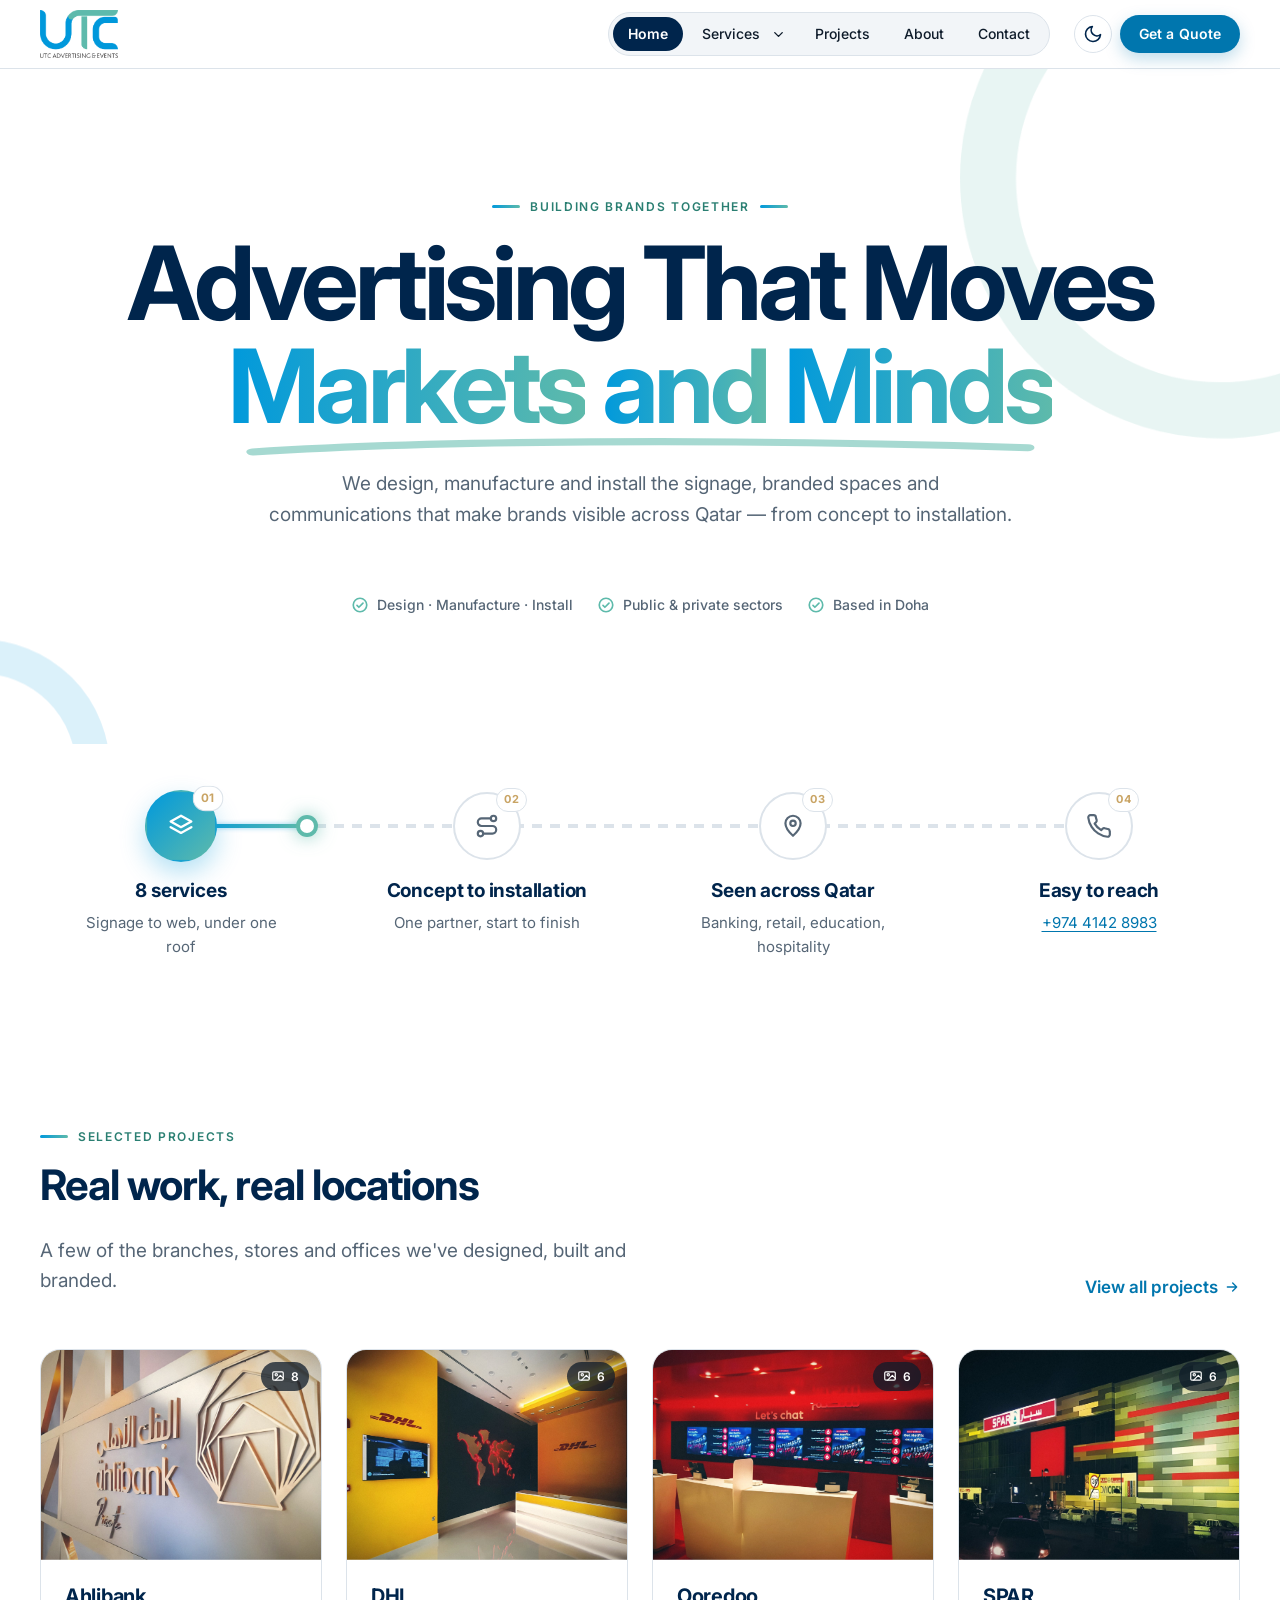
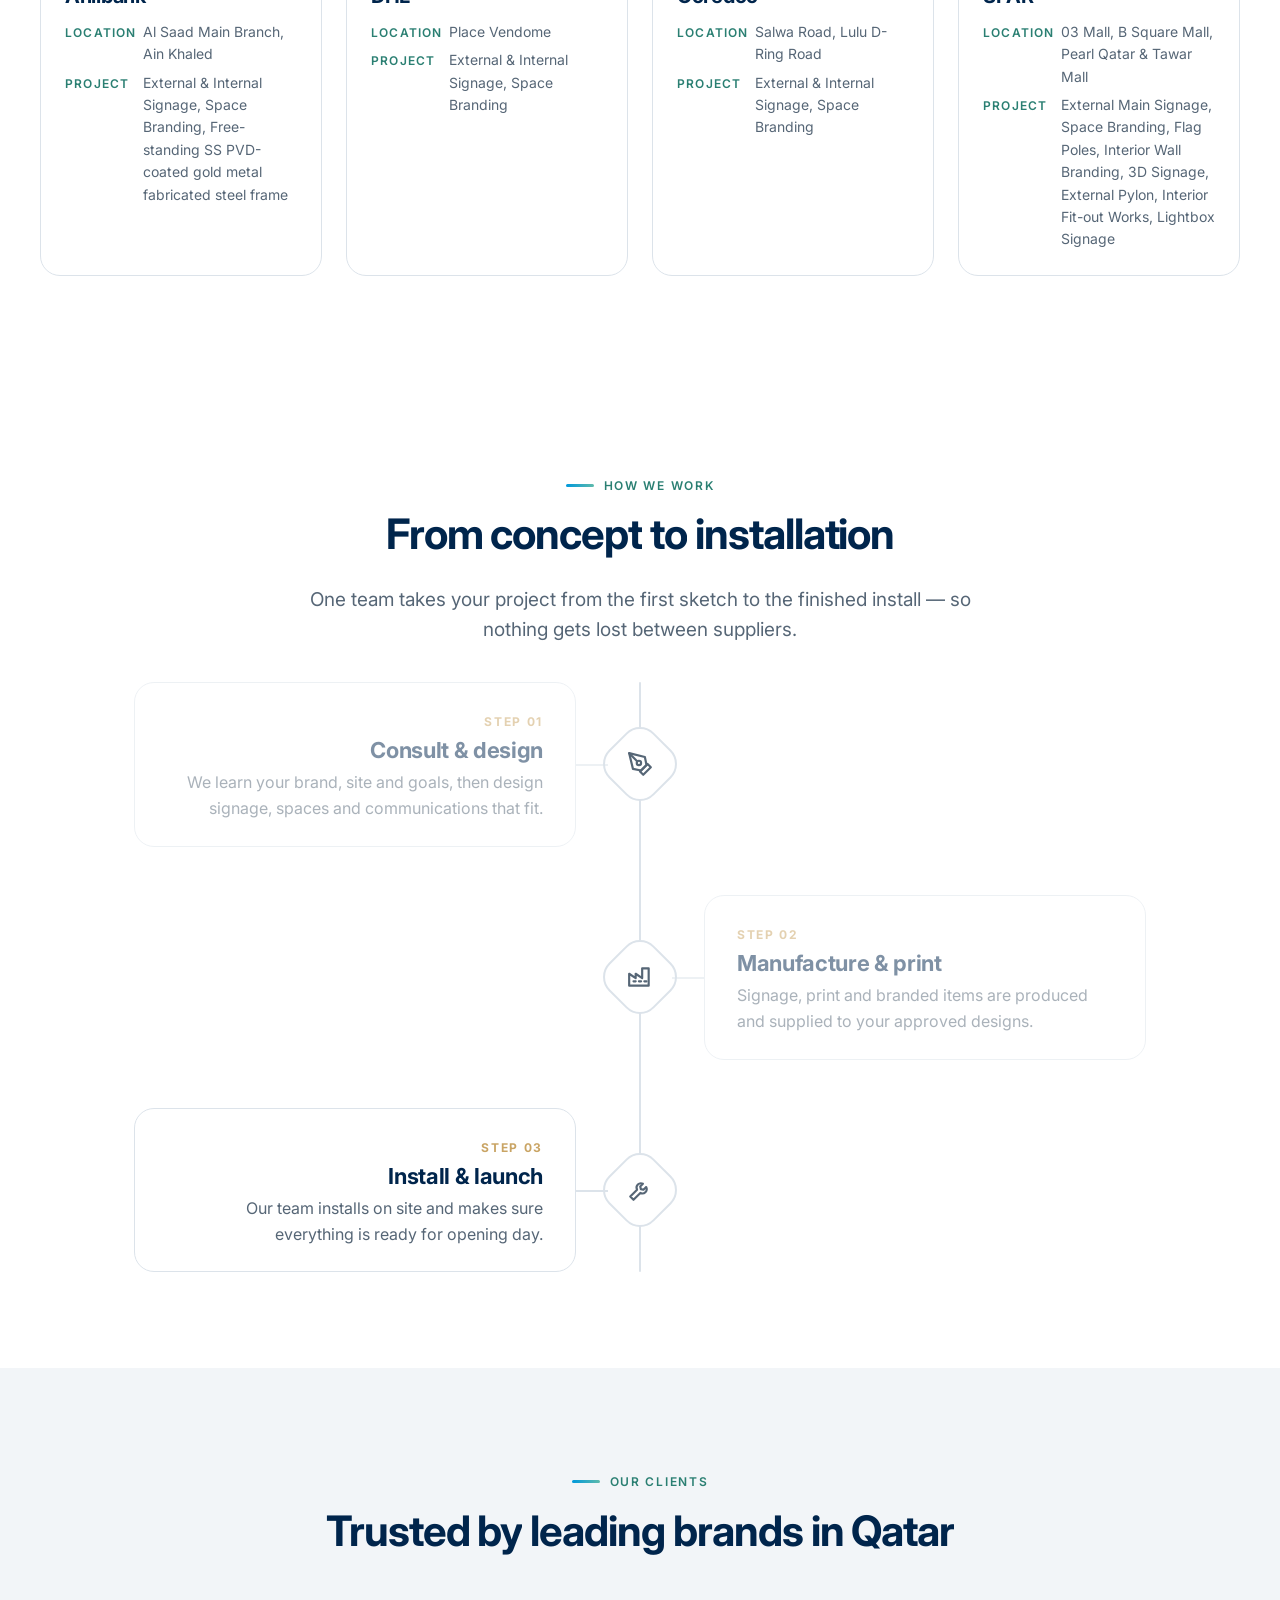
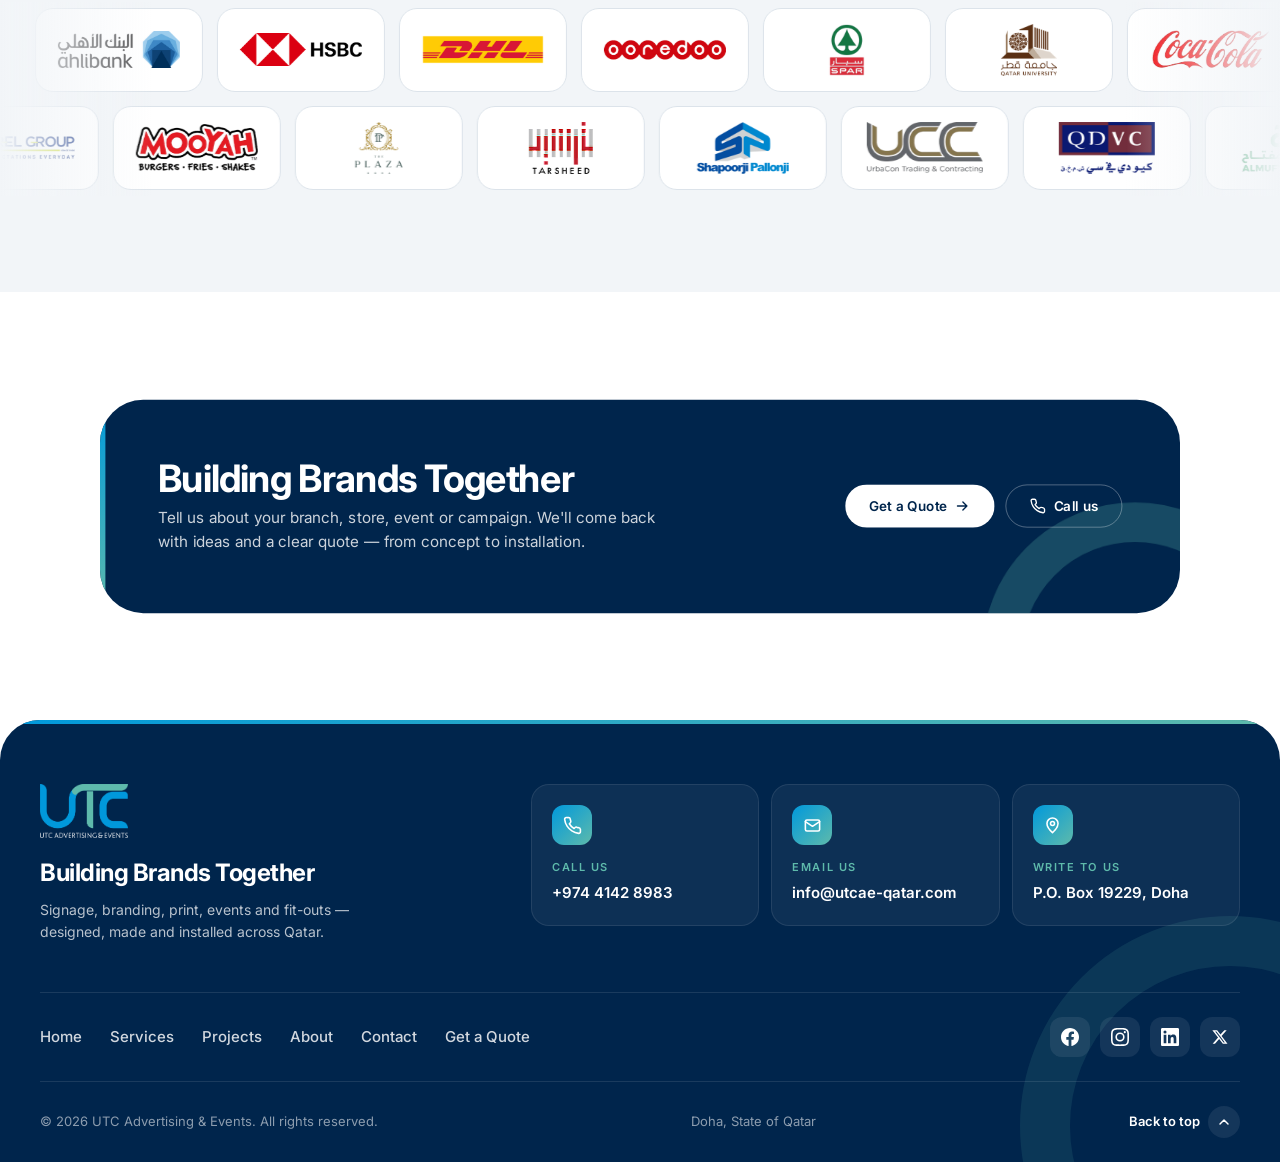
==== commit d482a996: "Bigger animated home headline, tighter mobile heroes, new footer - Home headline enlarged to match p" ====
--- a/index.html
+++ b/index.html
@@ -64,7 +64,7 @@
   <div class="container hero-grid hero-center">
     <div class="hero-copy">
       <span class="label">Building Brands Together</span>
-      <h1>Advertising That Moves <span class="accent">Markets and Minds</span></h1>
+      <h1>Advertising That Moves <span class="accent"><span class="aw" style="--i:0">Markets</span> <span class="aw" style="--i:1">and</span> <span class="aw" style="--i:2">Minds</span><svg class="accent-line" viewBox="0 0 300 16" preserveAspectRatio="none" aria-hidden="true"><path d="M3 12C70 4 180 2 297 9"/></svg></span></h1>
       <p class="lead">We design, manufacture and install the signage, branded spaces and communications that make brands visible across Qatar — from concept to installation.</p>
       <ul class="hero-facts">
         <li><svg viewBox="0 0 24 24" fill="none" stroke="currentColor" stroke-width="2.2" stroke-linecap="round" stroke-linejoin="round" aria-hidden="true"><circle cx="12" cy="12" r="9"/><path d="M8 12.5l2.5 2.5L16 9.5"/></svg> Design · Manufacture · Install</li>
--- a/assets/css/styles.css
+++ b/assets/css/styles.css
@@ -84,6 +84,7 @@
 /* ---------- Base ---------- */
 *, *::before, *::after { box-sizing: border-box; }
 html { scroll-behavior: smooth; -webkit-text-size-adjust: 100%; }
+main { overflow-x: clip; } /* slide-in reveals start off-canvas; keep them from widening the page */
 body {
   margin: 0;
   font-family: var(--font);
@@ -199,14 +200,22 @@
 .hero .arc-2 { width: 260px; height: 260px; border-width: 34px; left: -150px; bottom: -110px; }
 .hero-grid { display: grid; grid-template-columns: 1.05fr 1fr; gap: var(--s-7); align-items: center; position: relative; }
 .hero-grid.hero-center { grid-template-columns: 1fr; justify-items: center; text-align: center; padding: var(--s-7) 0 var(--s-5); }
-.hero-center .hero-copy { max-width: 880px; display: flex; flex-direction: column; align-items: center; }
-.hero-center h1 { font-size: clamp(2.5rem, 6.4vw, 4.75rem); }
+.hero-center .hero-copy { max-width: 1200px; display: flex; flex-direction: column; align-items: center; }
+.hero-center h1 { font-size: clamp(2.75rem, 8vw, 6.75rem); line-height: 1; letter-spacing: -0.045em; }
 .hero-center .lead { margin-left: auto; margin-right: auto; }
 .hero-center .btn-row, .hero-center .hero-facts { justify-content: center; }
 .hero .label::after { content: ""; width: 28px; height: 3px; border-radius: 3px; background: var(--brand-line); }
 .hero:not(:has(.hero-center)) .label::after { display: none; }
 .hero h1 { margin-bottom: var(--s-4); }
-.hero h1 .accent { background: var(--brand-line); -webkit-background-clip: text; background-clip: text; color: transparent; }
+/* "Markets and Minds": each word rises in, then the gradient keeps flowing through it */
+.hero h1 .accent { position: relative; display: inline-block; padding-bottom: .08em; }
+.hero h1 .aw {
+  display: inline-block; color: transparent;
+  background-image: linear-gradient(90deg, var(--utc-blue), var(--utc-teal), var(--utc-blue)); background-size: 200% 100%;
+  -webkit-background-clip: text; background-clip: text;
+}
+.accent-line { position: absolute; left: 2%; right: 2%; bottom: -.12em; width: 96%; height: .22em; overflow: visible; }
+.accent-line path { fill: none; stroke: var(--utc-teal); stroke-width: 5; stroke-linecap: round; opacity: .55; }
 .hero .lead { margin-bottom: var(--s-5); }
 .hero-facts { display: flex; flex-wrap: wrap; gap: var(--s-2) var(--s-4); margin: var(--s-5) 0 0; padding: 0; list-style: none; font-size: 14px; color: var(--text-muted); font-weight: 500; }
 .hero-facts li { display: inline-flex; align-items: center; gap: 8px; }
@@ -623,7 +632,15 @@
 @keyframes rise { from { opacity: 0; transform: translateY(28px); } }
 
 /* Gradient shimmer on the hero accent words */
-.hero h1 .accent { background-size: 200% 100%; background-image: linear-gradient(90deg, var(--utc-blue), var(--utc-teal), var(--utc-blue)); animation: shimmer 6s ease-in-out infinite; }
+.hero h1 .aw {
+  transform-origin: 50% 100%;
+  animation: word-in 1s var(--ease-out) both, shimmer 6s ease-in-out infinite, word-float 5s ease-in-out infinite;
+  animation-delay: calc(.35s + var(--i) * .16s), calc(var(--i) * -1.2s), calc(1.6s + var(--i) * .4s);
+}
+@keyframes word-in { from { opacity: 0; transform: translateY(.5em) rotateX(-70deg) scale(.92); filter: blur(10px); } }
+@keyframes word-float { 50% { transform: translateY(-.05em); } }
+.accent-line path { stroke-dasharray: 320; animation: line-draw 1.1s var(--ease-wipe) 1.05s both; }
+@keyframes line-draw { from { stroke-dashoffset: 320; } }
 @keyframes shimmer { 50% { background-position: 100% 0; } }
 
 /* Arcs breathe slowly; parallax moves them via `translate` */
@@ -782,7 +799,16 @@
 @media (max-width: 767px) {
   :root { --section-y: var(--s-7); --gutter: 16px; }
   body { font-size: 16px; }
-  .hero { padding: var(--s-5) 0 var(--s-7); }
+  .hero { padding: var(--s-4) 0 var(--s-4); }
+  .hero-grid.hero-center { padding: var(--s-3) 0 0; }
+  .hero .label { margin-bottom: 12px; font-size: 11px; }
+  .hero h1 { margin-bottom: 14px; }
+  .hero-center h1 { font-size: clamp(2.5rem, 12.4vw, 3.4rem); letter-spacing: -0.04em; }
+  .hero .lead { font-size: 16px; line-height: 1.55; margin-bottom: 0; }
+  .hero-facts { margin-top: var(--s-3); gap: 6px 14px; font-size: 13px; }
+  .hero .arc-1 { width: 320px; height: 320px; border-width: 36px; right: -170px; top: -140px; }
+  .hero .arc-2 { display: none; }
+  .roadmap { padding: var(--s-4) 0 var(--s-5); }
   .hero-media { height: 340px; grid-template-columns: 1fr 1fr; }
   .hero-media figcaption { font-size: 12px; padding: 5px 10px; left: 8px; bottom: 8px; }
   .btn-row .btn { flex: 1 1 auto; }
@@ -803,7 +829,15 @@
   .footer-mid { flex-direction: column; align-items: flex-start; }
   .footer-nav { gap: 6px 20px; }
   .footer-bottom { flex-direction: column; align-items: flex-start; gap: 10px; }
-  .page-hero { padding: var(--s-7) 0 var(--s-6); }
+  .page-hero { min-height: 0; padding: var(--s-5) 0 var(--s-6); }
+  .page-hero h1 { font-size: clamp(2.6rem, 12.5vw, 3.6rem); margin-bottom: 14px; }
+  .page-hero .lead { font-size: 16px; }
+  .page-hero .label, .breadcrumb { margin-bottom: 12px; }
+  .page-hero .arc-1 { width: 340px; height: 340px; border-width: 40px; right: -180px; top: -150px; }
+  .service-index { margin: var(--s-3) calc(var(--gutter) * -1) 0; padding: 0 var(--gutter) 4px; flex-wrap: nowrap; overflow-x: auto; scrollbar-width: none; }
+  .service-index::-webkit-scrollbar { display: none; }
+  .service-index a { flex: none; white-space: nowrap; }
+  .scroll-cue { display: none; }
   .filters { flex-wrap: nowrap; overflow-x: auto; width: 100%; scrollbar-width: none; }
   .filters::-webkit-scrollbar { display: none; }
   .filter-btn { flex: none; white-space: nowrap; }
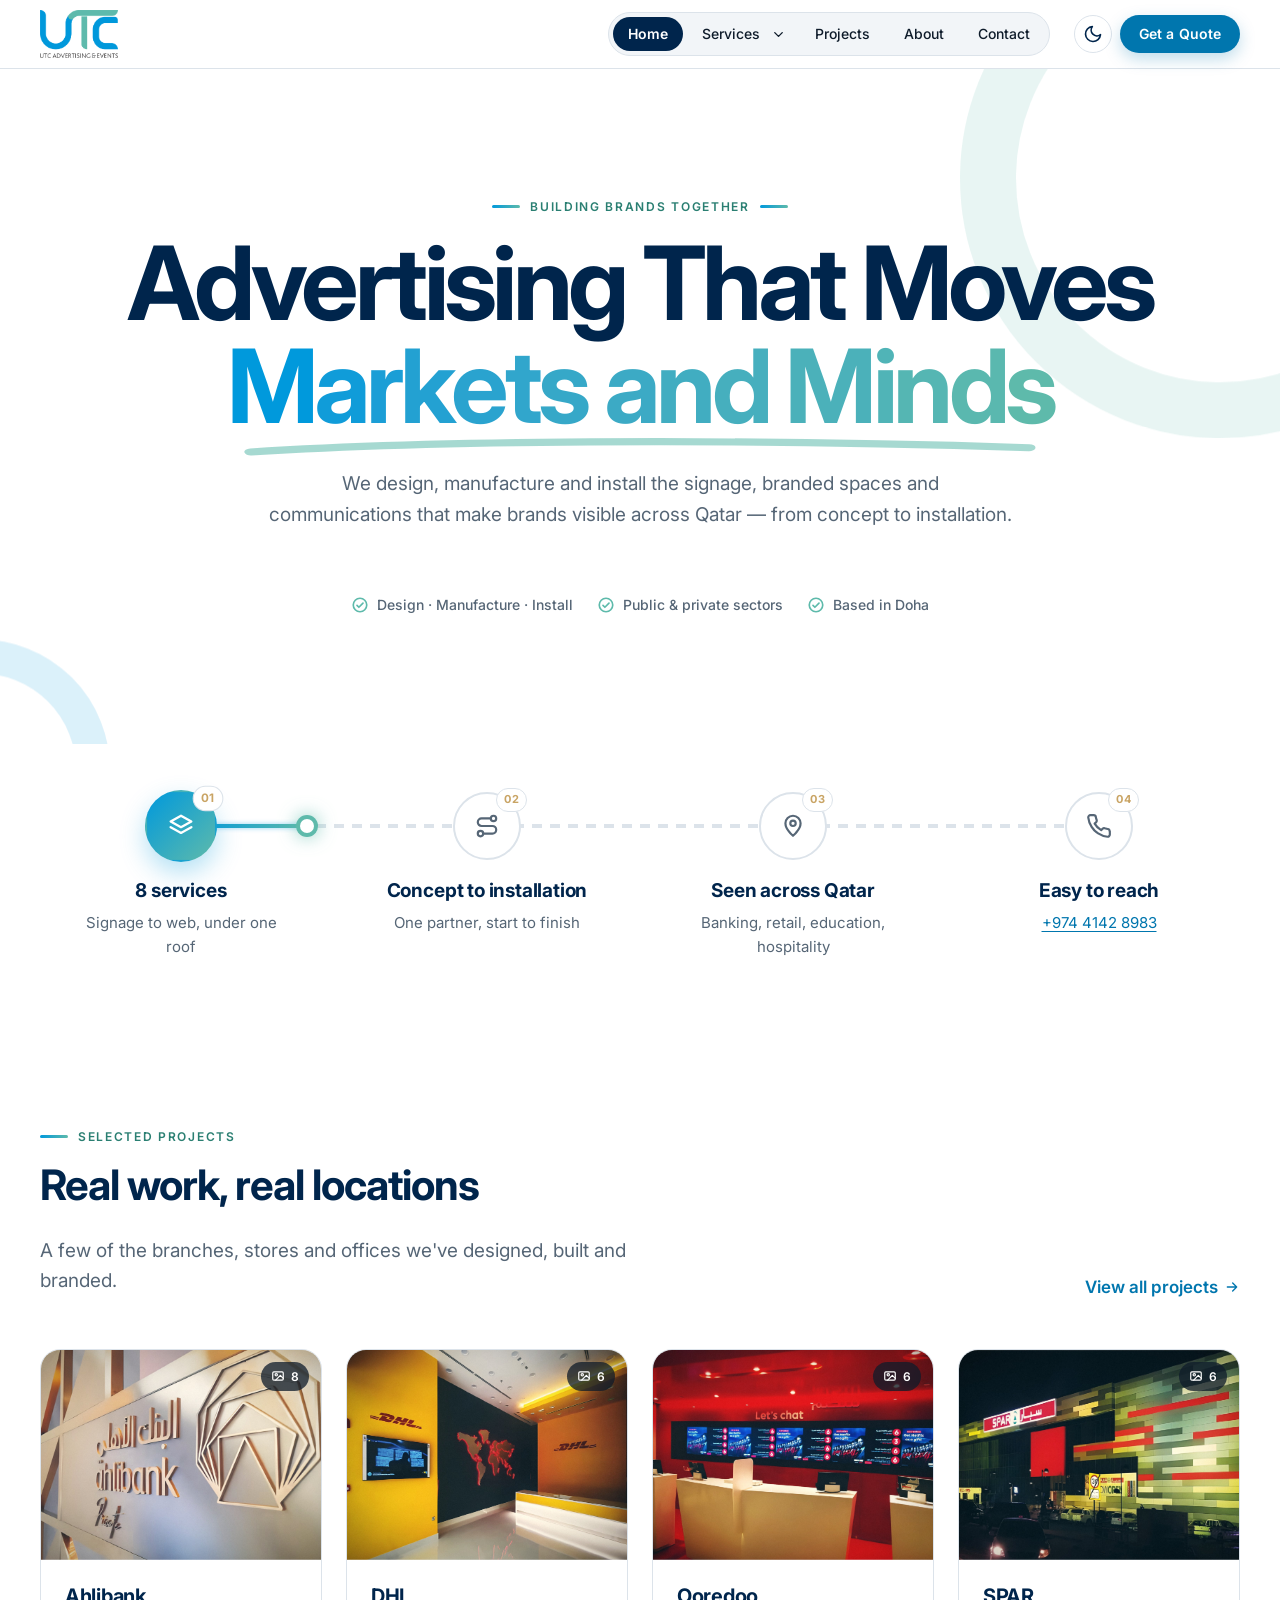
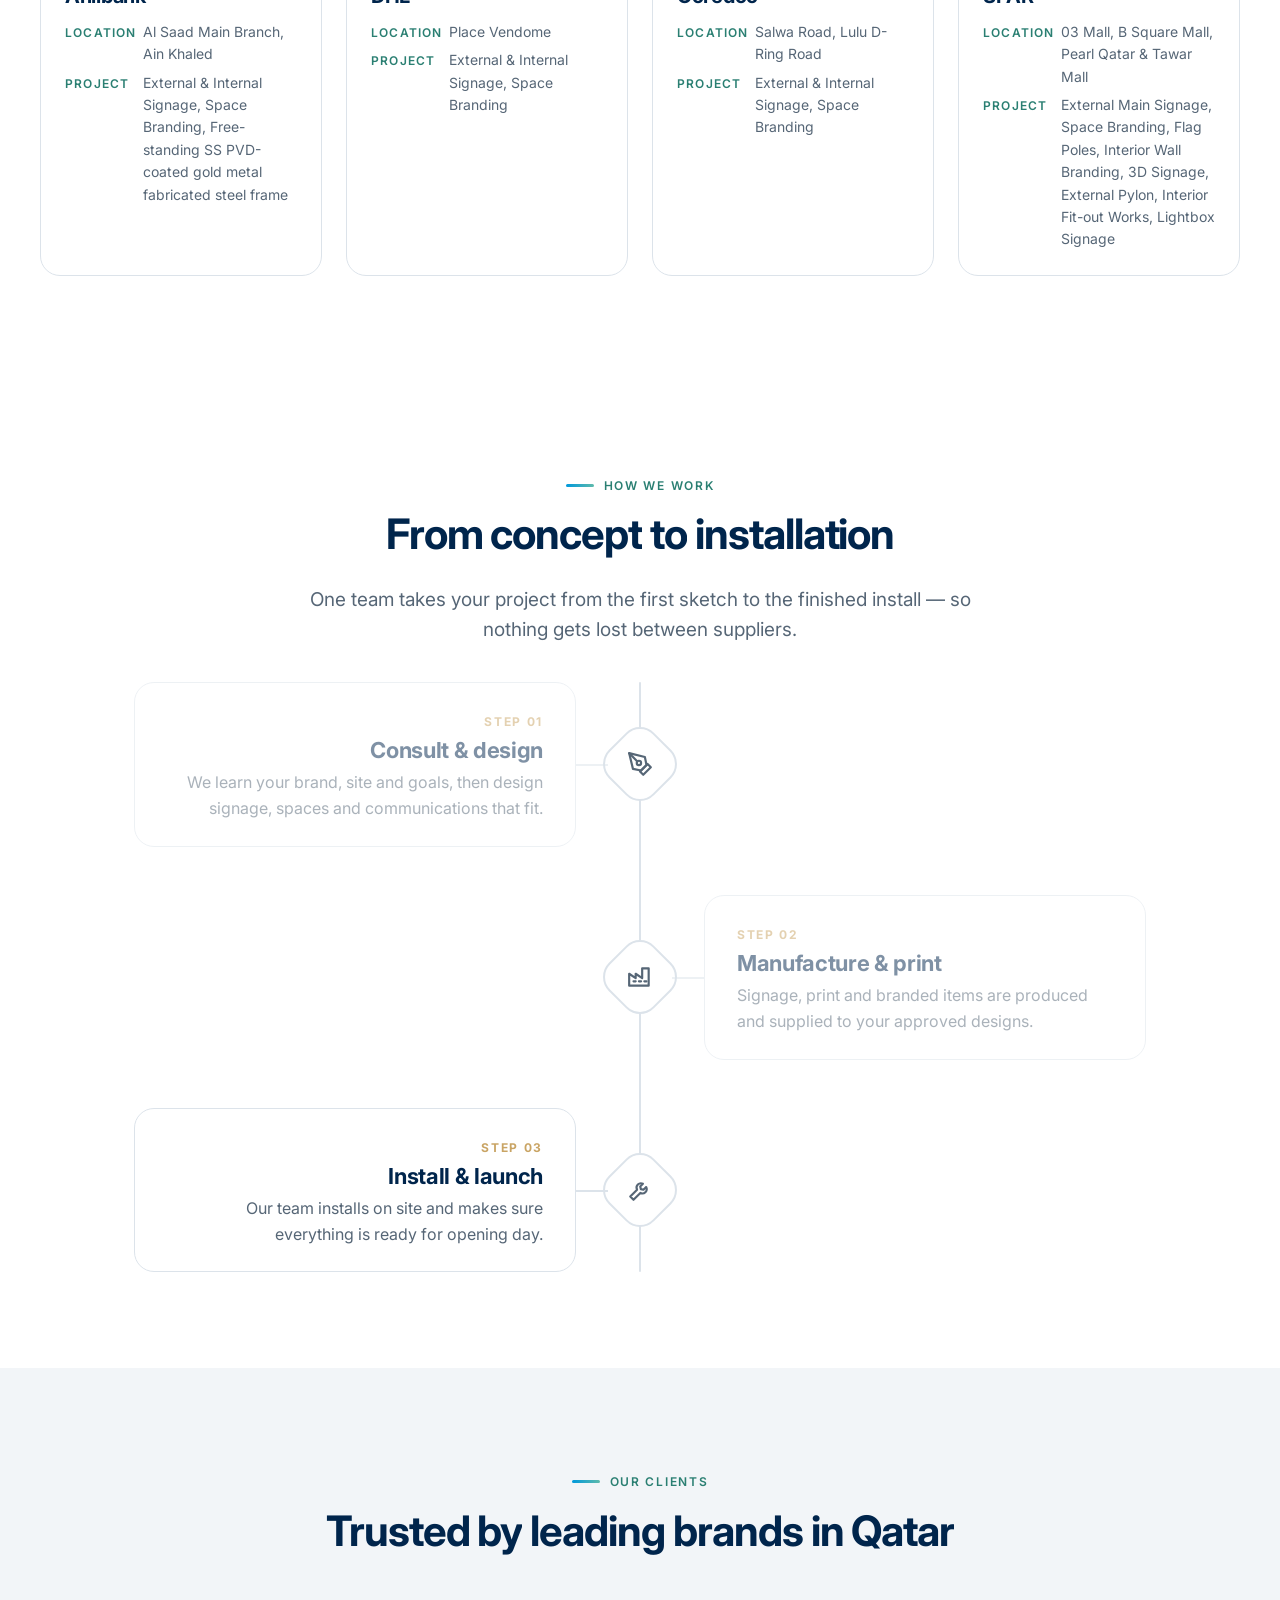
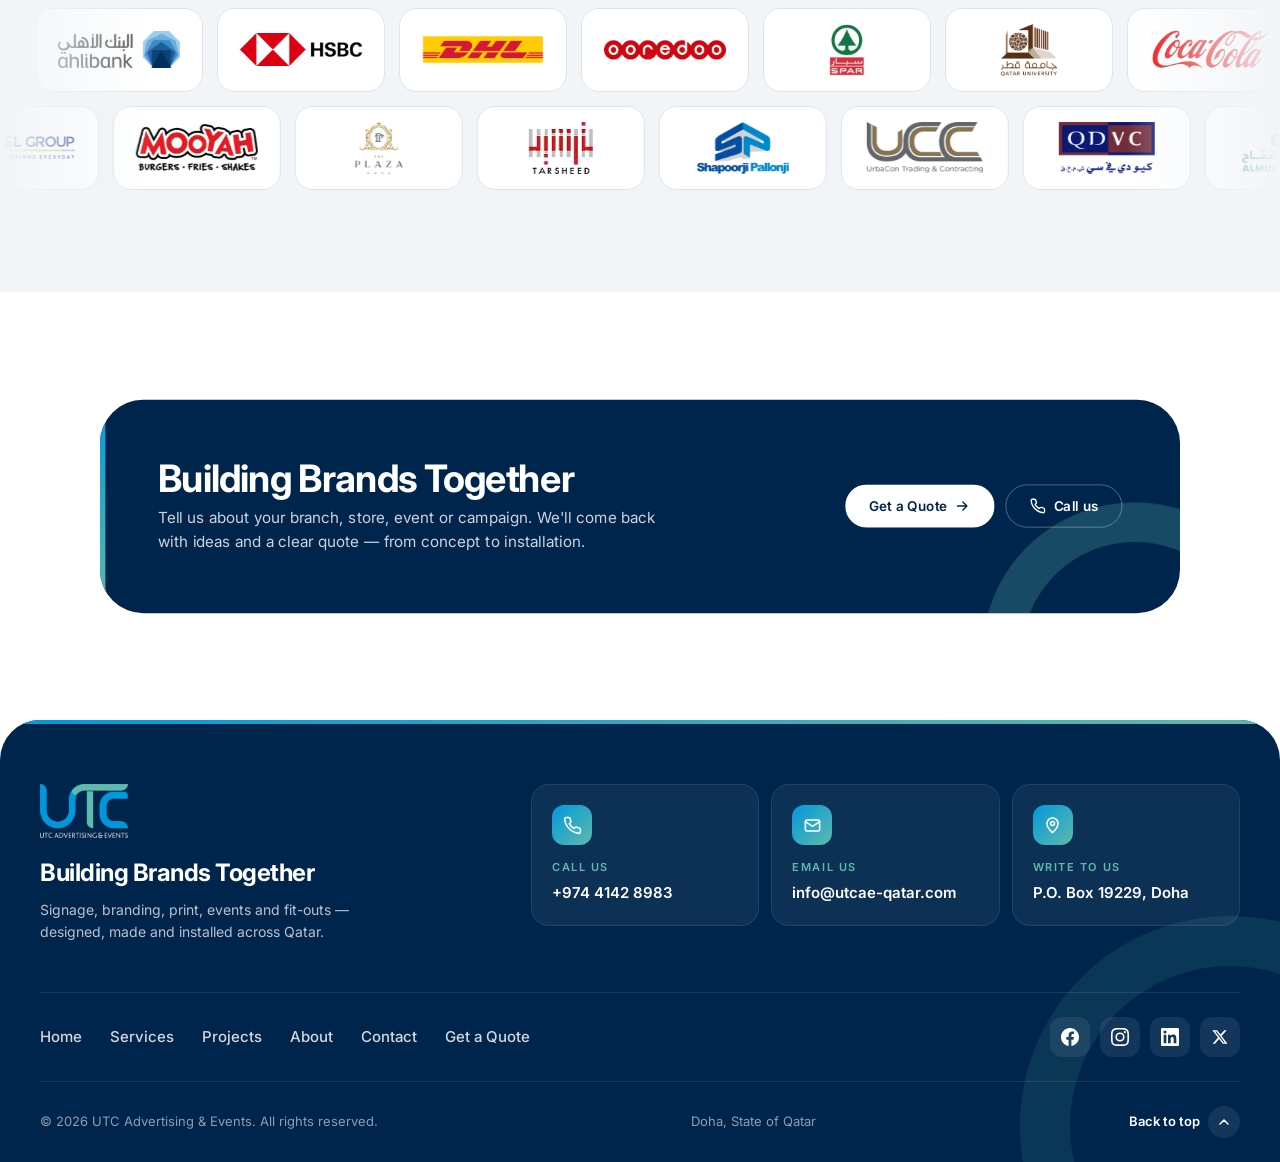
==== commit 0736c435: "Full-screen mobile heroes; hide hero facts and roadmap on phones - Home and page heroes fill the scr" ====
--- a/index.html
+++ b/index.html
@@ -73,7 +73,9 @@
       </ul>
     </div>
   </div>
-</section>
+  <a class="scroll-cue" href="#content" aria-label="Scroll to content"><span></span></a>
+</section>
+<div id="content"></div>
 
 <section class="roadmap" aria-label="Why UTC">
   <div class="container">
--- a/assets/css/styles.css
+++ b/assets/css/styles.css
@@ -515,6 +515,7 @@
 .scroll-cue span { position: absolute; left: 50%; top: 8px; width: 4px; height: 9px; margin-left: -2px; border-radius: 2px; background: var(--utc-teal); animation: cue 1.8s ease-in-out infinite; }
 @keyframes cue { 0% { opacity: 0; translate: 0 0; } 30% { opacity: 1; } 100% { opacity: 0; translate: 0 16px; } }
 #content { scroll-margin-top: var(--header-h); }
+.hero .scroll-cue { display: none; }
 
 /* ---------- Home: 4 services, expand for more ---------- */
 .services-preview .is-extra { display: none; }
@@ -631,14 +632,21 @@
 .js .hero-copy > :nth-child(5), .js .page-hero .container > :nth-child(5) { animation-delay: .32s; }
 @keyframes rise { from { opacity: 0; transform: translateY(28px); } }
 
-/* Gradient shimmer on the hero accent words */
-.hero h1 .aw {
-  transform-origin: 50% 100%;
-  animation: word-in 1s var(--ease-out) both, shimmer 6s ease-in-out infinite, word-float 5s ease-in-out infinite;
-  animation-delay: calc(.35s + var(--i) * .16s), calc(var(--i) * -1.2s), calc(1.6s + var(--i) * .4s);
-}
-@keyframes word-in { from { opacity: 0; transform: translateY(.5em) rotateX(-70deg) scale(.92); filter: blur(10px); } }
-@keyframes word-float { 50% { transform: translateY(-.05em); } }
+/* Hero accent words: soft rise-in, then a slow wave rolls through the letters */
+.hero h1 .aw { animation: word-in 1.1s var(--ease-out) both; animation-delay: calc(.35s + var(--i) * .18s); }
+@keyframes word-in { from { opacity: 0; transform: translateY(.35em); filter: blur(8px); } }
+/* JS splits each word into letters coloured along the blue→teal gradient (--t) */
+.hero h1 .aw.split { background: none; color: inherit; }
+.hero h1 .aw .ch {
+  display: inline-block;
+  color: color-mix(in oklab, var(--utc-blue), var(--utc-teal) calc(var(--t) * 100%));
+  animation: letter-wave 4.2s cubic-bezier(.45, 0, .55, 1) infinite;
+  animation-delay: calc(2s + var(--c) * .11s);
+}
+@keyframes letter-wave {
+  0%, 60%, 100% { transform: translateY(0); }
+  30% { transform: translateY(-.07em); }
+}
 .accent-line path { stroke-dasharray: 320; animation: line-draw 1.1s var(--ease-wipe) 1.05s both; }
 @keyframes line-draw { from { stroke-dashoffset: 320; } }
 @keyframes shimmer { 50% { background-position: 100% 0; } }
@@ -799,16 +807,17 @@
 @media (max-width: 767px) {
   :root { --section-y: var(--s-7); --gutter: 16px; }
   body { font-size: 16px; }
-  .hero { padding: var(--s-4) 0 var(--s-4); }
-  .hero-grid.hero-center { padding: var(--s-3) 0 0; }
-  .hero .label { margin-bottom: 12px; font-size: 11px; }
-  .hero h1 { margin-bottom: 14px; }
+  .hero { min-height: calc(100svh - var(--header-h)); display: flex; align-items: center; padding: var(--s-5) 0 var(--s-8); }
+  .hero > .container { width: 100%; }
+  .hero-grid.hero-center { padding: 0; }
+  .hero .scroll-cue { display: block; }
+  .hero .label { margin-bottom: 16px; font-size: 11px; }
+  .hero h1 { margin-bottom: 20px; }
   .hero-center h1 { font-size: clamp(2.5rem, 12.4vw, 3.4rem); letter-spacing: -0.04em; }
   .hero .lead { font-size: 16px; line-height: 1.55; margin-bottom: 0; }
-  .hero-facts { margin-top: var(--s-3); gap: 6px 14px; font-size: 13px; }
+  .hero-facts, .roadmap { display: none; }
   .hero .arc-1 { width: 320px; height: 320px; border-width: 36px; right: -170px; top: -140px; }
   .hero .arc-2 { display: none; }
-  .roadmap { padding: var(--s-4) 0 var(--s-5); }
   .hero-media { height: 340px; grid-template-columns: 1fr 1fr; }
   .hero-media figcaption { font-size: 12px; padding: 5px 10px; left: 8px; bottom: 8px; }
   .btn-row .btn { flex: 1 1 auto; }
@@ -829,7 +838,7 @@
   .footer-mid { flex-direction: column; align-items: flex-start; }
   .footer-nav { gap: 6px 20px; }
   .footer-bottom { flex-direction: column; align-items: flex-start; gap: 10px; }
-  .page-hero { min-height: 0; padding: var(--s-5) 0 var(--s-6); }
+  .page-hero { min-height: calc(100svh - var(--header-h)); padding: var(--s-5) 0 var(--s-8); }
   .page-hero h1 { font-size: clamp(2.6rem, 12.5vw, 3.6rem); margin-bottom: 14px; }
   .page-hero .lead { font-size: 16px; }
   .page-hero .label, .breadcrumb { margin-bottom: 12px; }
@@ -837,7 +846,7 @@
   .service-index { margin: var(--s-3) calc(var(--gutter) * -1) 0; padding: 0 var(--gutter) 4px; flex-wrap: nowrap; overflow-x: auto; scrollbar-width: none; }
   .service-index::-webkit-scrollbar { display: none; }
   .service-index a { flex: none; white-space: nowrap; }
-  .scroll-cue { display: none; }
+  .scroll-cue { bottom: 22px; }
   .filters { flex-wrap: nowrap; overflow-x: auto; width: 100%; scrollbar-width: none; }
   .filters::-webkit-scrollbar { display: none; }
   .filter-btn { flex: none; white-space: nowrap; }
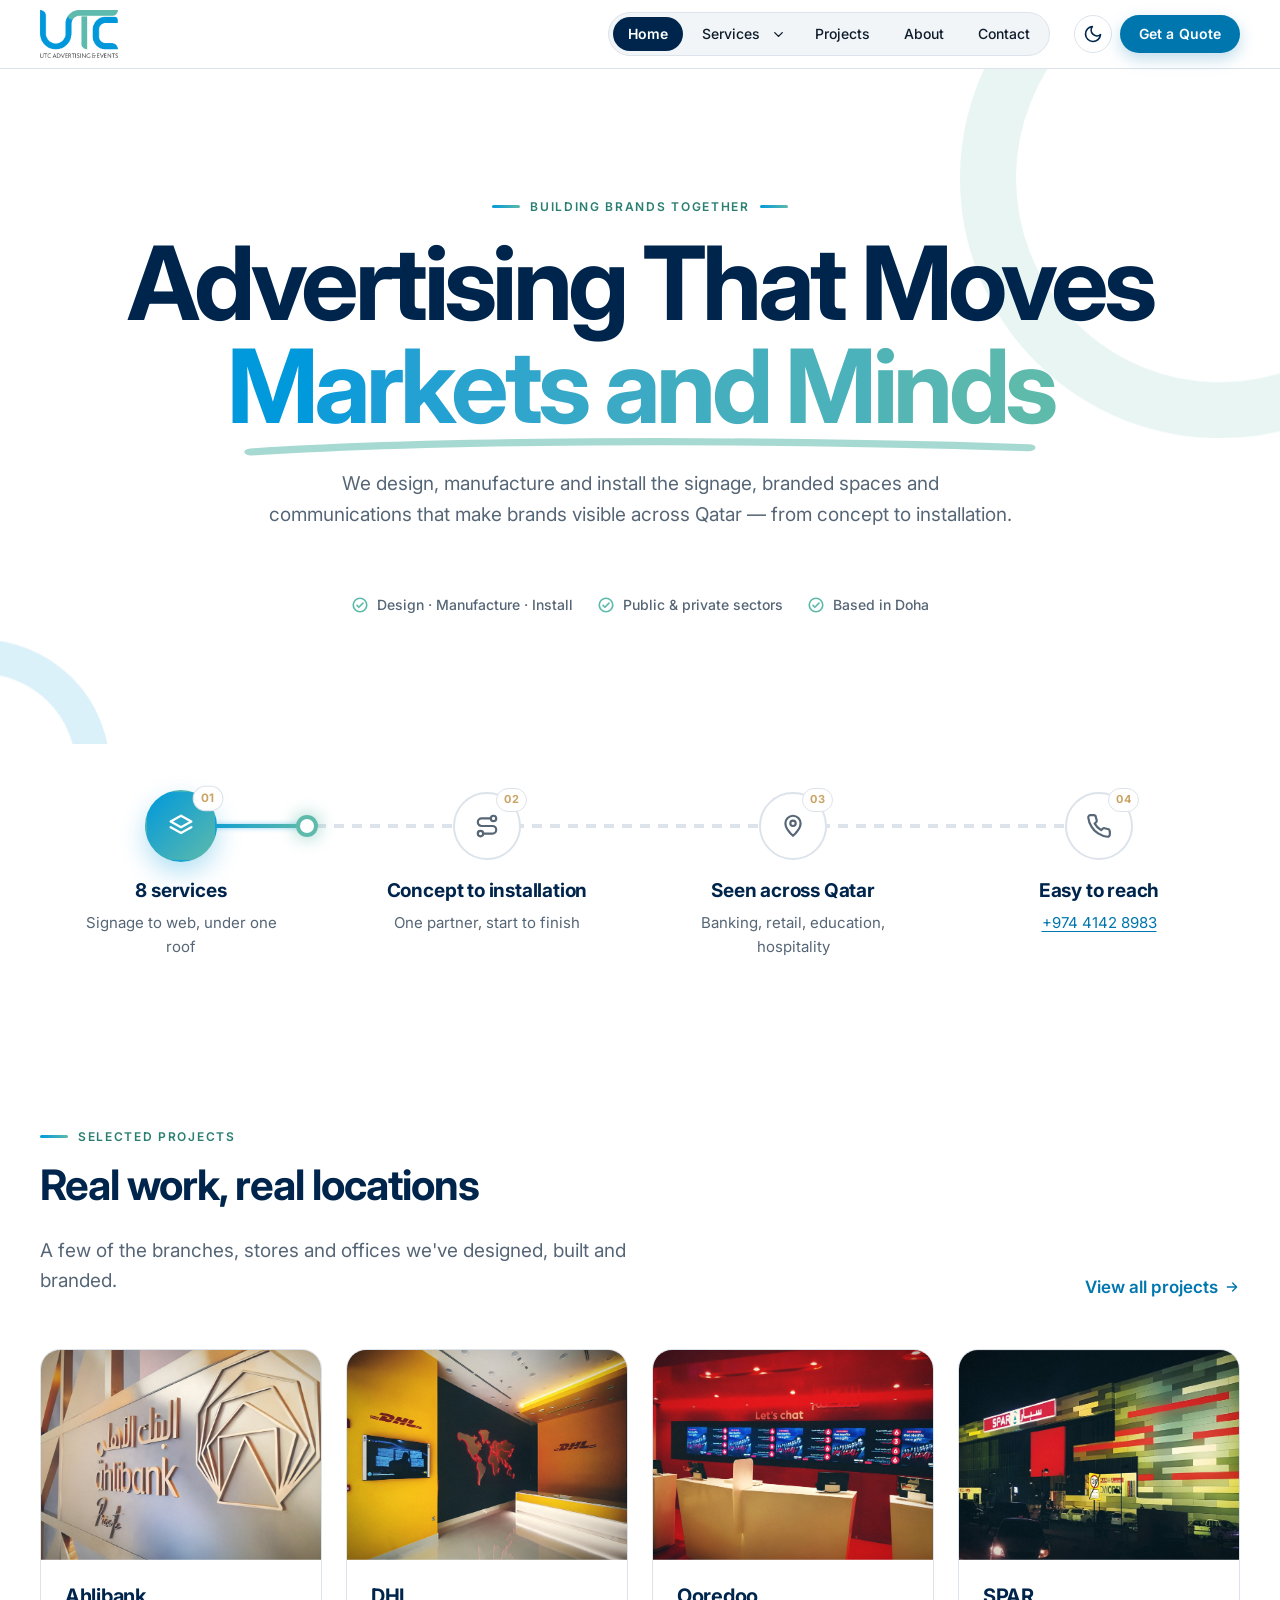
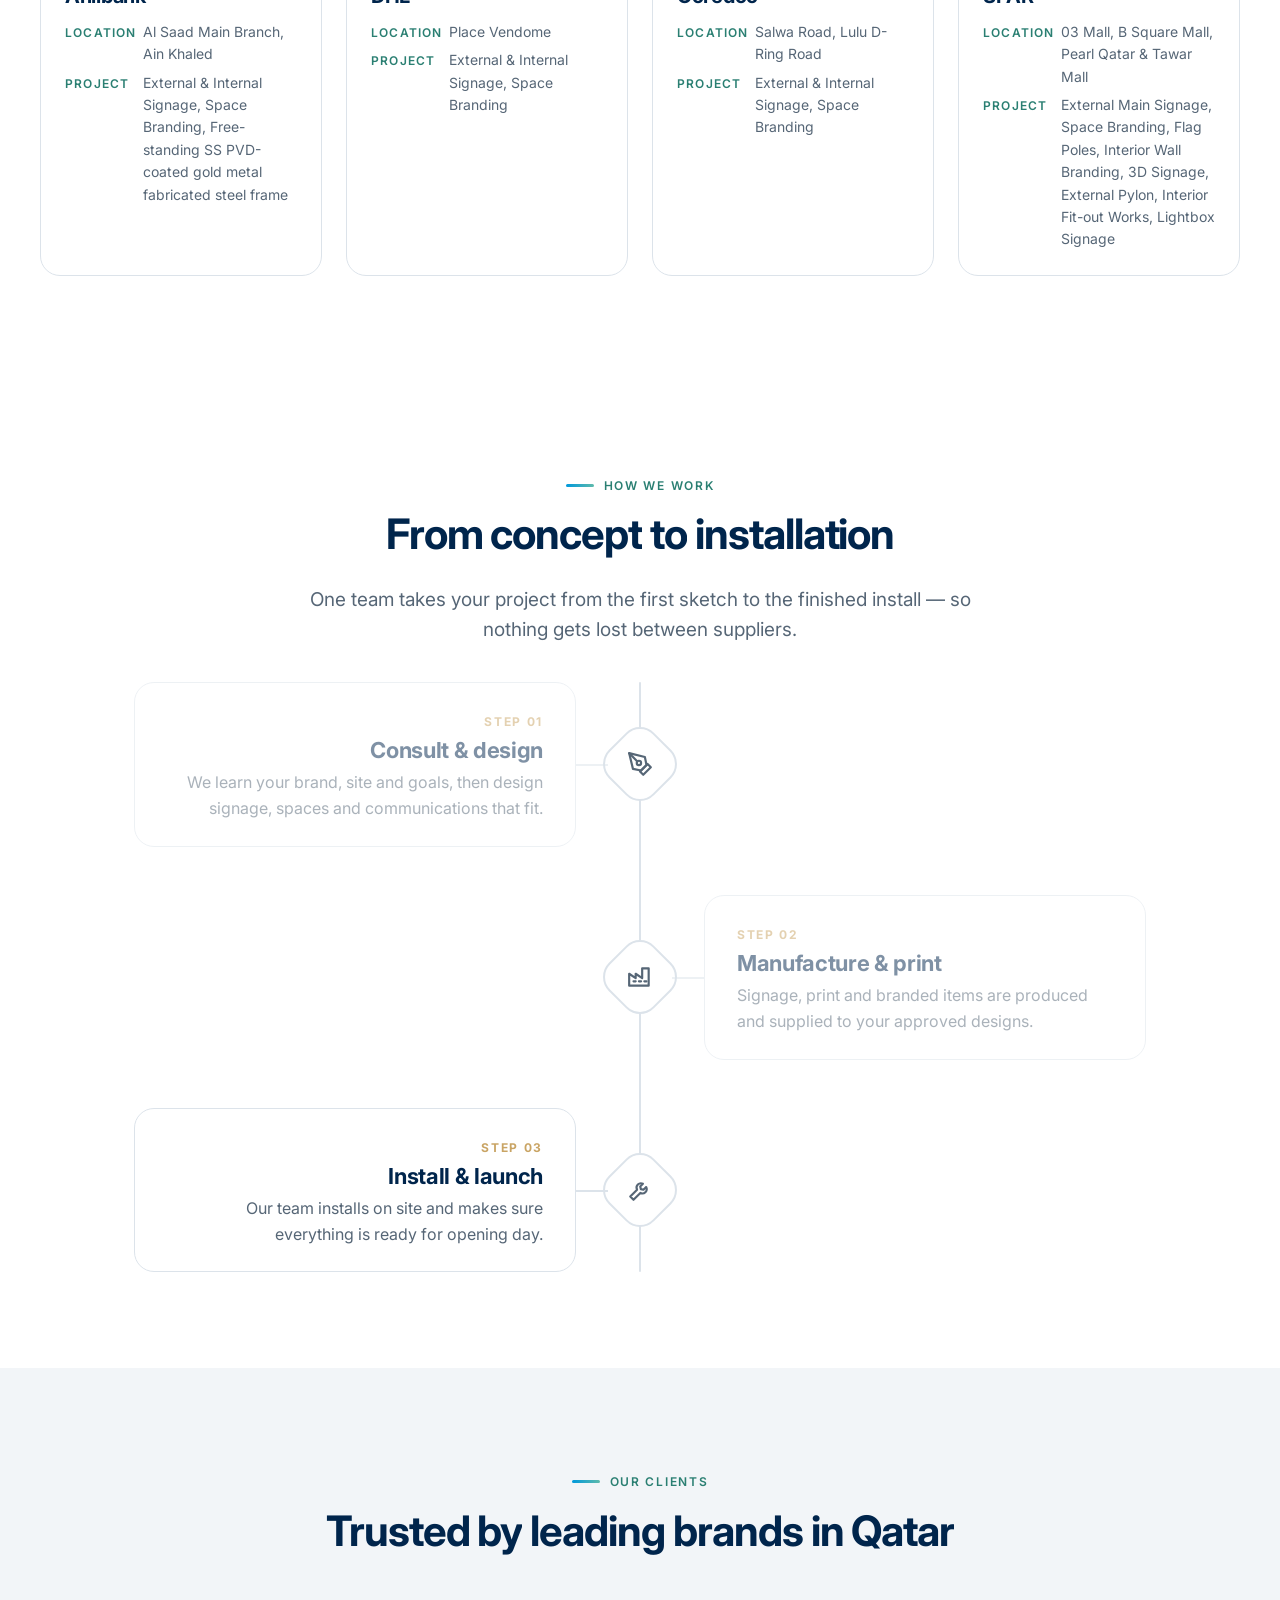
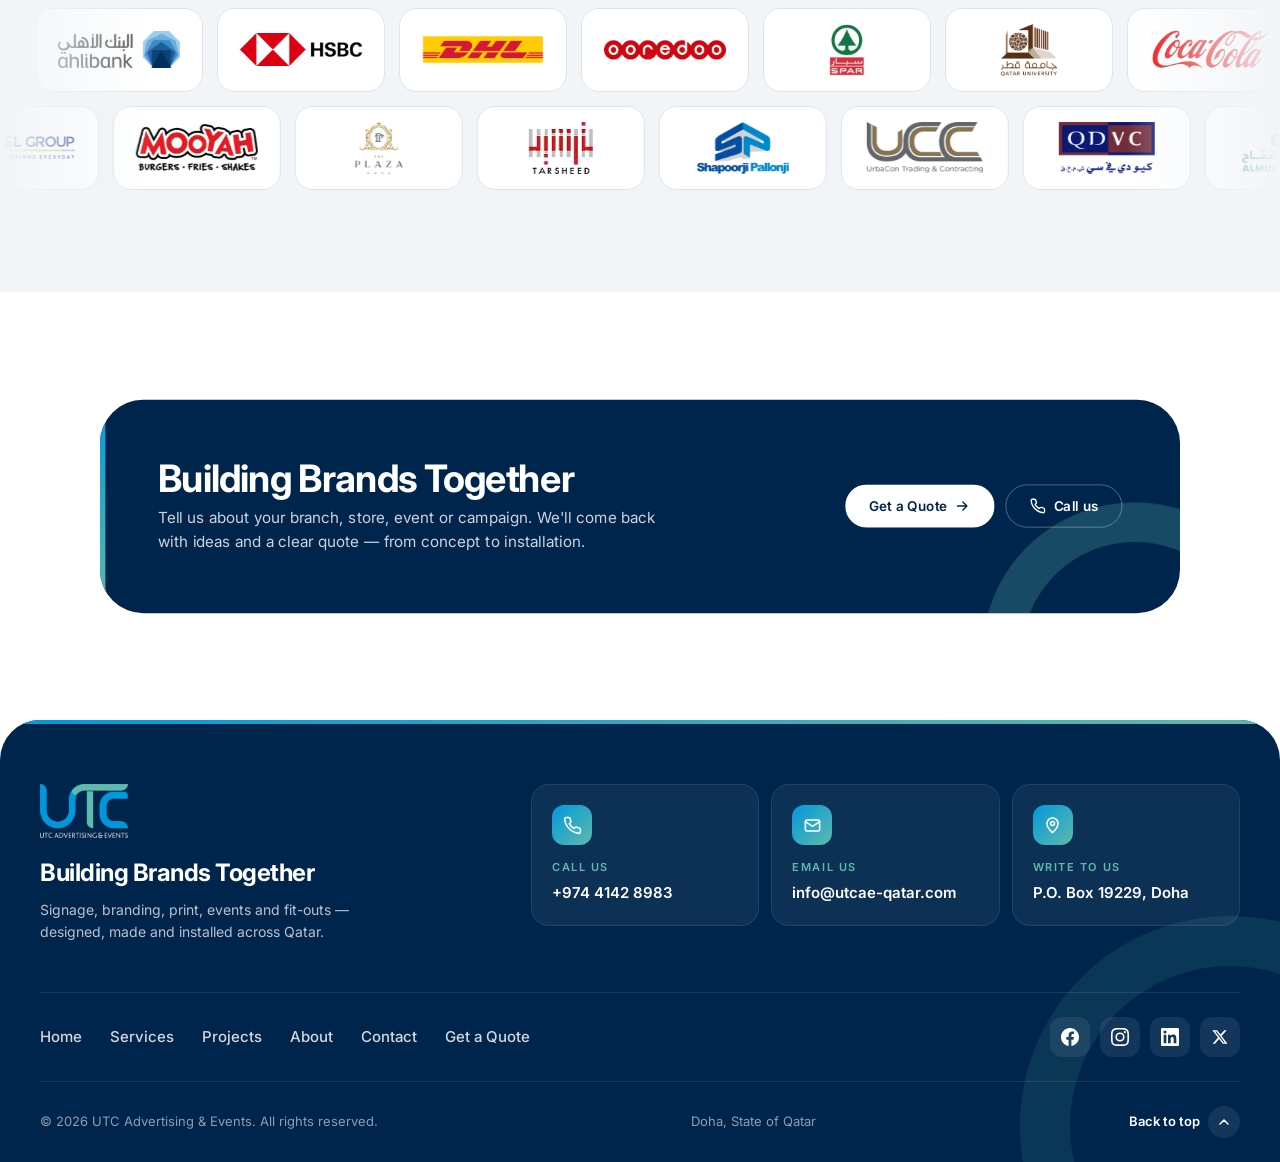
==== commit b76bc612: "Remove "View" cursor bubble and photo count from project cards Project cards now use the standard ho" ====
--- a/index.html
+++ b/index.html
@@ -115,7 +115,7 @@
     </div>
     <div class="grid grid-4">
     <button class="card project-card reveal" type="button" data-cat="signage branding" data-title="Ahlibank" data-images="assets/img/projects/ahlibank5.jpg,assets/img/projects/ahlibank1.jpg,assets/img/projects/ahlibank7.jpg,assets/img/projects/ahlibank4.jpg,assets/img/projects/ahlibank2.jpg,assets/img/projects/ahlibank6.jpg,assets/img/projects/ahlibank3.jpg,assets/img/projects/ahlibank8.jpg" aria-label="View 8 photos of the Ahlibank project">
-      <div class="card-media"><img src="assets/img/projects/ahlibank5.jpg" alt="Ahlibank project by UTC" loading="lazy"><span class="count"><svg viewBox="0 0 24 24" fill="none" stroke="currentColor" stroke-width="2" stroke-linecap="round" stroke-linejoin="round" aria-hidden="true"><rect x="3" y="5" width="18" height="14" rx="2"/><circle cx="9" cy="10" r="2"/><path d="M21 16l-5-5-8 8"/></svg> 8</span></div>
+      <div class="card-media"><img src="assets/img/projects/ahlibank5.jpg" alt="Ahlibank project by UTC" loading="lazy"></div>
       <div class="card-body">
         <h3>Ahlibank</h3>
         <dl class="meta">
@@ -125,7 +125,7 @@
       </div>
     </button>
     <button class="card project-card reveal" type="button" data-cat="signage branding" data-title="DHL" data-images="assets/img/projects/dhl6.jpg,assets/img/projects/dhl3.jpg,assets/img/projects/dhl5.jpg,assets/img/projects/dhl1.jpg,assets/img/projects/dhl4.jpg,assets/img/projects/dhl2.jpg" aria-label="View 6 photos of the DHL project">
-      <div class="card-media"><img src="assets/img/projects/dhl6.jpg" alt="DHL project by UTC" loading="lazy"><span class="count"><svg viewBox="0 0 24 24" fill="none" stroke="currentColor" stroke-width="2" stroke-linecap="round" stroke-linejoin="round" aria-hidden="true"><rect x="3" y="5" width="18" height="14" rx="2"/><circle cx="9" cy="10" r="2"/><path d="M21 16l-5-5-8 8"/></svg> 6</span></div>
+      <div class="card-media"><img src="assets/img/projects/dhl6.jpg" alt="DHL project by UTC" loading="lazy"></div>
       <div class="card-body">
         <h3>DHL</h3>
         <dl class="meta">
@@ -135,7 +135,7 @@
       </div>
     </button>
     <button class="card project-card reveal" type="button" data-cat="signage branding" data-title="Ooredoo" data-images="assets/img/projects/ooredoo1.jpg,assets/img/projects/ooredoo5.jpg,assets/img/projects/ooredoo4.jpg,assets/img/projects/ooredoo3.jpg,assets/img/projects/ooredoo6.jpg,assets/img/projects/ooredoo2.jpg" aria-label="View 6 photos of the Ooredoo project">
-      <div class="card-media"><img src="assets/img/projects/ooredoo1.jpg" alt="Ooredoo project by UTC" loading="lazy"><span class="count"><svg viewBox="0 0 24 24" fill="none" stroke="currentColor" stroke-width="2" stroke-linecap="round" stroke-linejoin="round" aria-hidden="true"><rect x="3" y="5" width="18" height="14" rx="2"/><circle cx="9" cy="10" r="2"/><path d="M21 16l-5-5-8 8"/></svg> 6</span></div>
+      <div class="card-media"><img src="assets/img/projects/ooredoo1.jpg" alt="Ooredoo project by UTC" loading="lazy"></div>
       <div class="card-body">
         <h3>Ooredoo</h3>
         <dl class="meta">
@@ -145,7 +145,7 @@
       </div>
     </button>
     <button class="card project-card reveal" type="button" data-cat="signage branding fitout" data-title="SPAR" data-images="assets/img/projects/spar1.jpg,assets/img/projects/spar2.jpg,assets/img/projects/spar3.jpg,assets/img/projects/spar5.jpg,assets/img/projects/spar4.jpg,assets/img/projects/spar6.jpg" aria-label="View 6 photos of the SPAR project">
-      <div class="card-media"><img src="assets/img/projects/spar1.jpg" alt="SPAR project by UTC" loading="lazy"><span class="count"><svg viewBox="0 0 24 24" fill="none" stroke="currentColor" stroke-width="2" stroke-linecap="round" stroke-linejoin="round" aria-hidden="true"><rect x="3" y="5" width="18" height="14" rx="2"/><circle cx="9" cy="10" r="2"/><path d="M21 16l-5-5-8 8"/></svg> 6</span></div>
+      <div class="card-media"><img src="assets/img/projects/spar1.jpg" alt="SPAR project by UTC" loading="lazy"></div>
       <div class="card-body">
         <h3>SPAR</h3>
         <dl class="meta">
--- a/assets/css/styles.css
+++ b/assets/css/styles.css
@@ -313,11 +313,6 @@
 /* Project card */
 .project-card { cursor: pointer; text-align: left; font: inherit; color: inherit; padding: 0; }
 .project-card .card-media { aspect-ratio: 4 / 3; }
-.project-card .count {
-  position: absolute; top: 12px; right: 12px; display: inline-flex; align-items: center; gap: 6px;
-  background: rgba(14, 27, 42, .75); color: #fff; font-size: 12px; font-weight: 600; padding: 5px 10px; border-radius: var(--r-pill);
-}
-.project-card .count svg { width: 14px; height: 14px; }
 .meta { display: grid; gap: 6px; margin: 4px 0 0; font-size: 14px; }
 .meta div { display: grid; grid-template-columns: 70px 1fr; gap: 8px; }
 .meta dt { font-weight: 600; color: var(--label); font-size: 12px; letter-spacing: .1em; text-transform: uppercase; padding-top: 2px; }
@@ -717,12 +712,8 @@
   display: grid; place-items: center; color: #fff; font: 600 12px/1 var(--font); letter-spacing: .06em; text-transform: uppercase;
   transition: opacity .3s, width .35s var(--ease-out), height .35s var(--ease-out), margin .35s var(--ease-out), background-color .35s, border-color .35s;
 }
-.cursor-ring span { opacity: 0; transition: opacity .2s; }
 .cursor-hover .cursor-ring { width: 64px; height: 64px; margin: -32px 0 0 -32px; background: rgba(0, 153, 220, .12); border-color: var(--utc-blue); }
 .cursor-hover .cursor-dot { opacity: 0; }
-.cursor-view .cursor-ring { width: 92px; height: 92px; margin: -46px 0 0 -46px; background: rgba(0, 37, 76, .82); border-color: transparent; backdrop-filter: blur(4px); }
-.cursor-view .cursor-ring span { opacity: 1; }
-.cursor-view .cursor-dot { opacity: 0; }
 .cursor-down .cursor-ring { width: 30px; height: 30px; margin: -15px 0 0 -15px; }
 .cursor-hidden .cursor-dot, .cursor-hidden .cursor-ring { opacity: 0 !important; }
 html.has-cursor, html.has-cursor * { cursor: none !important; }
